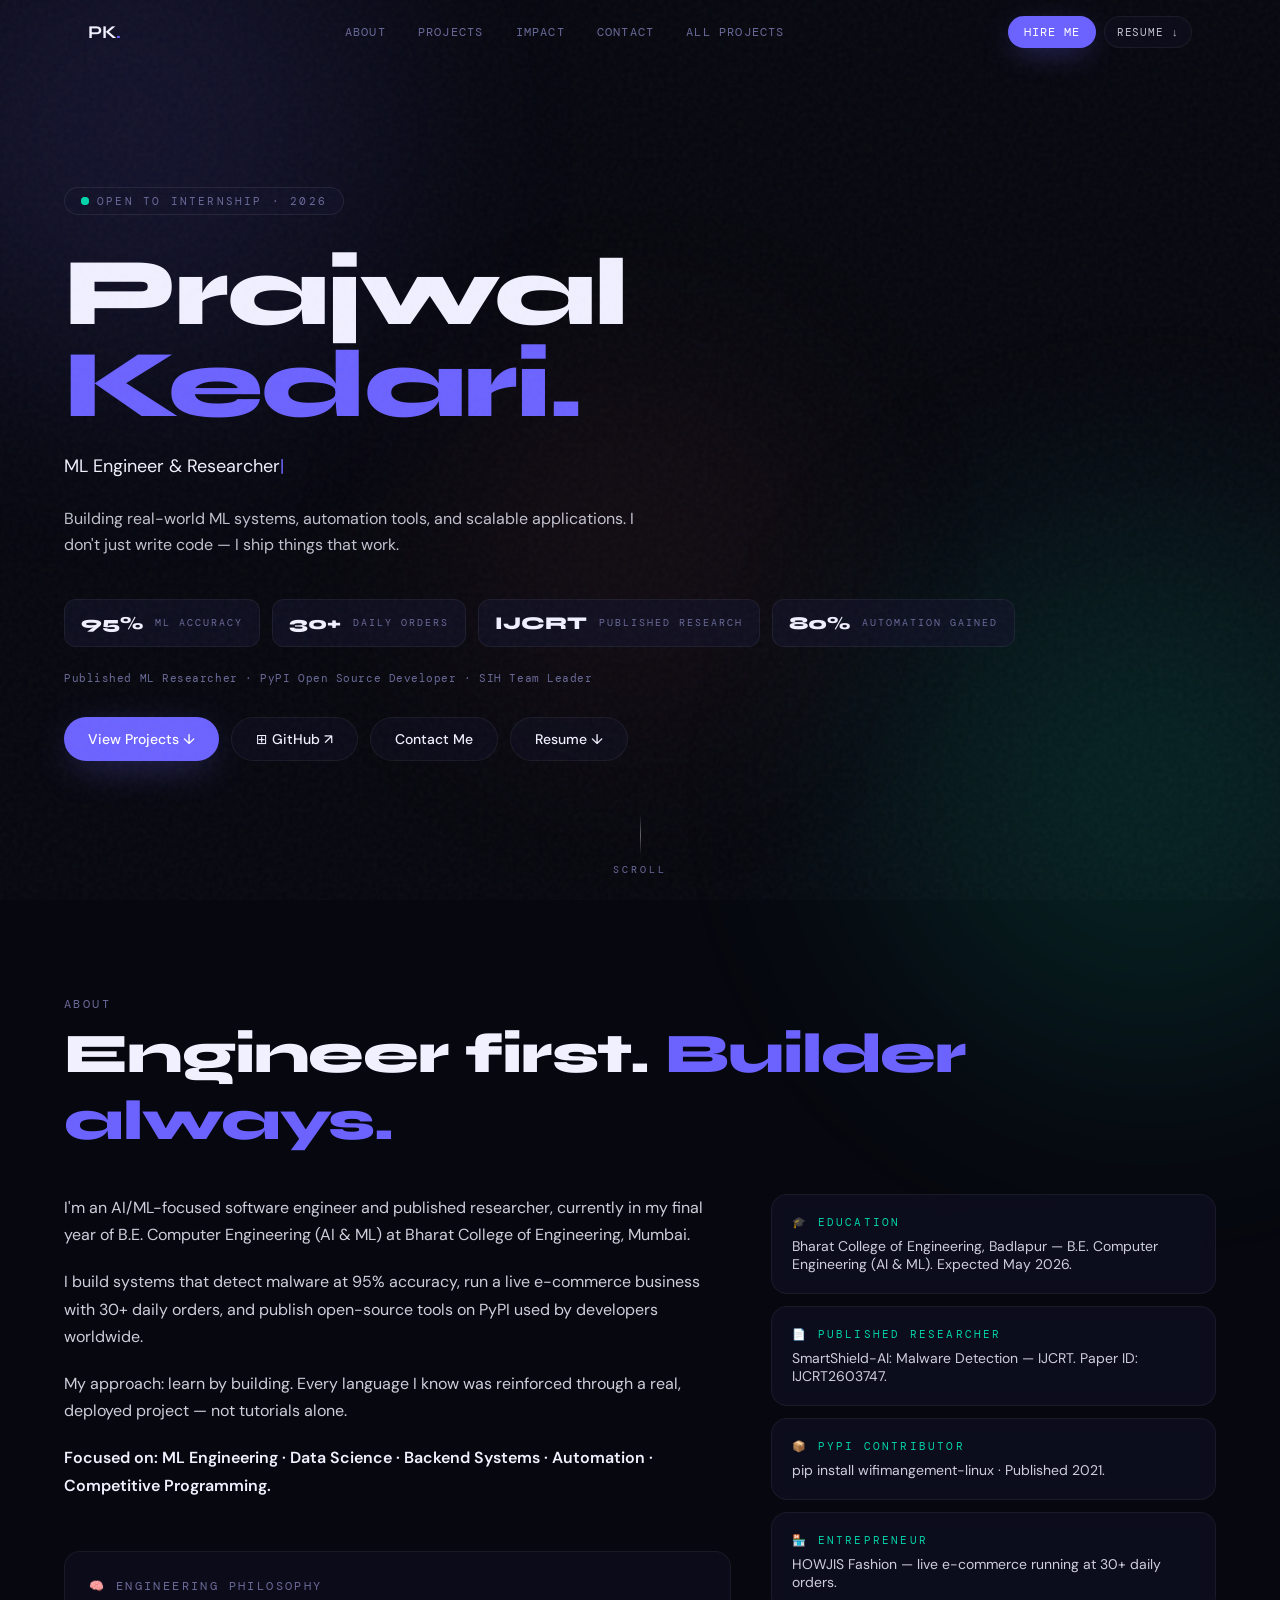
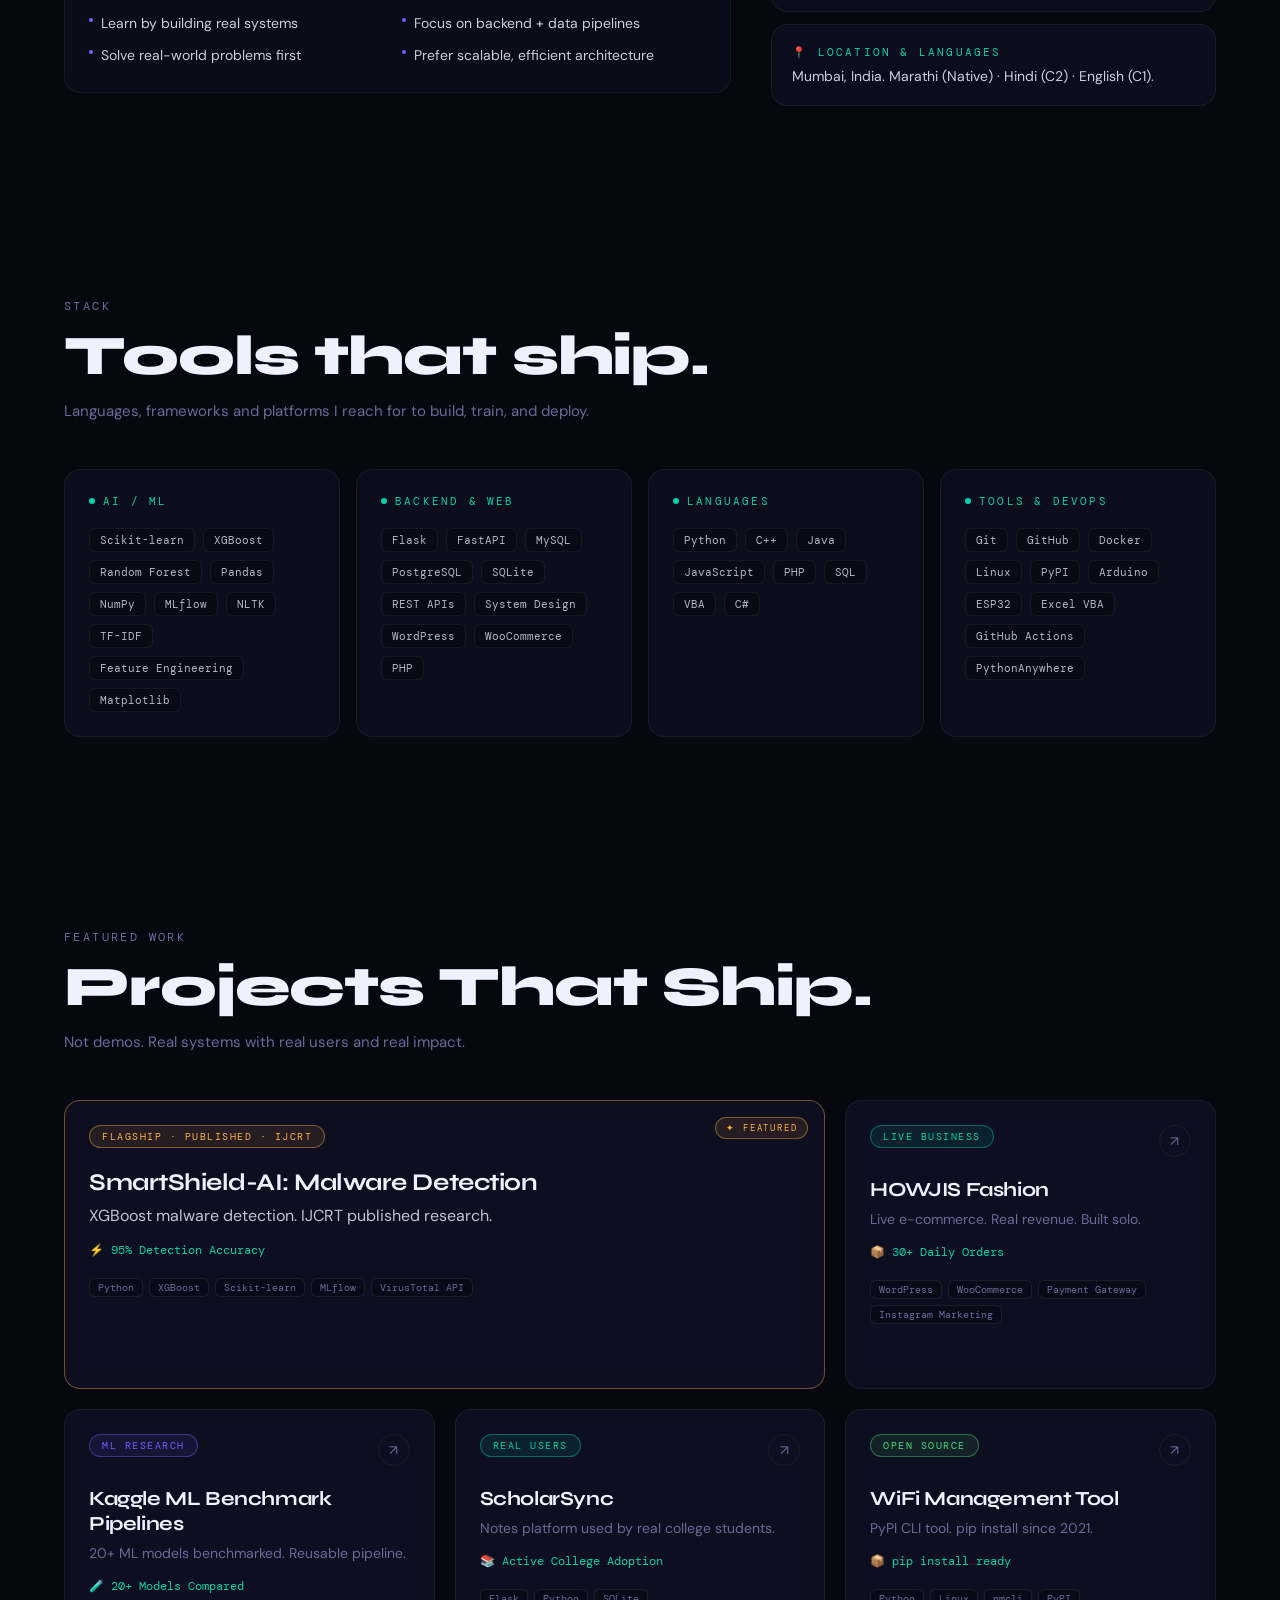
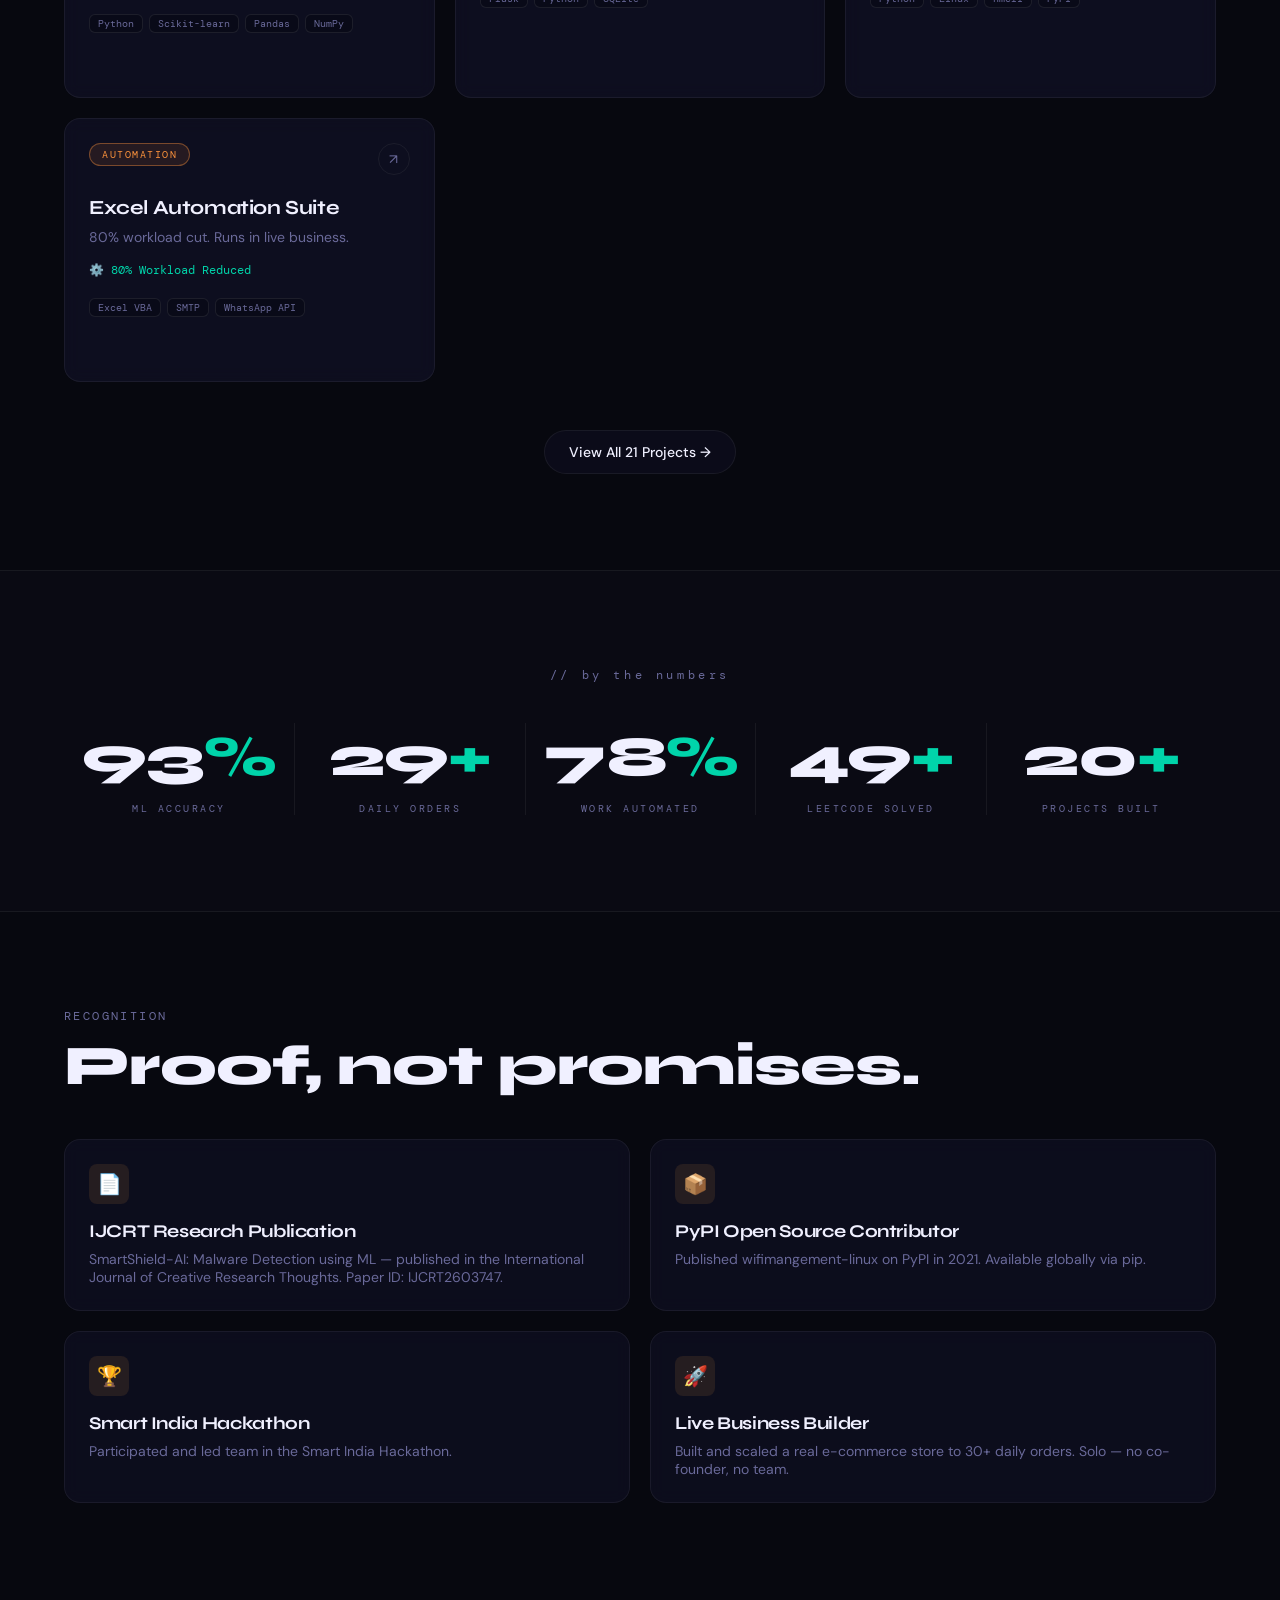
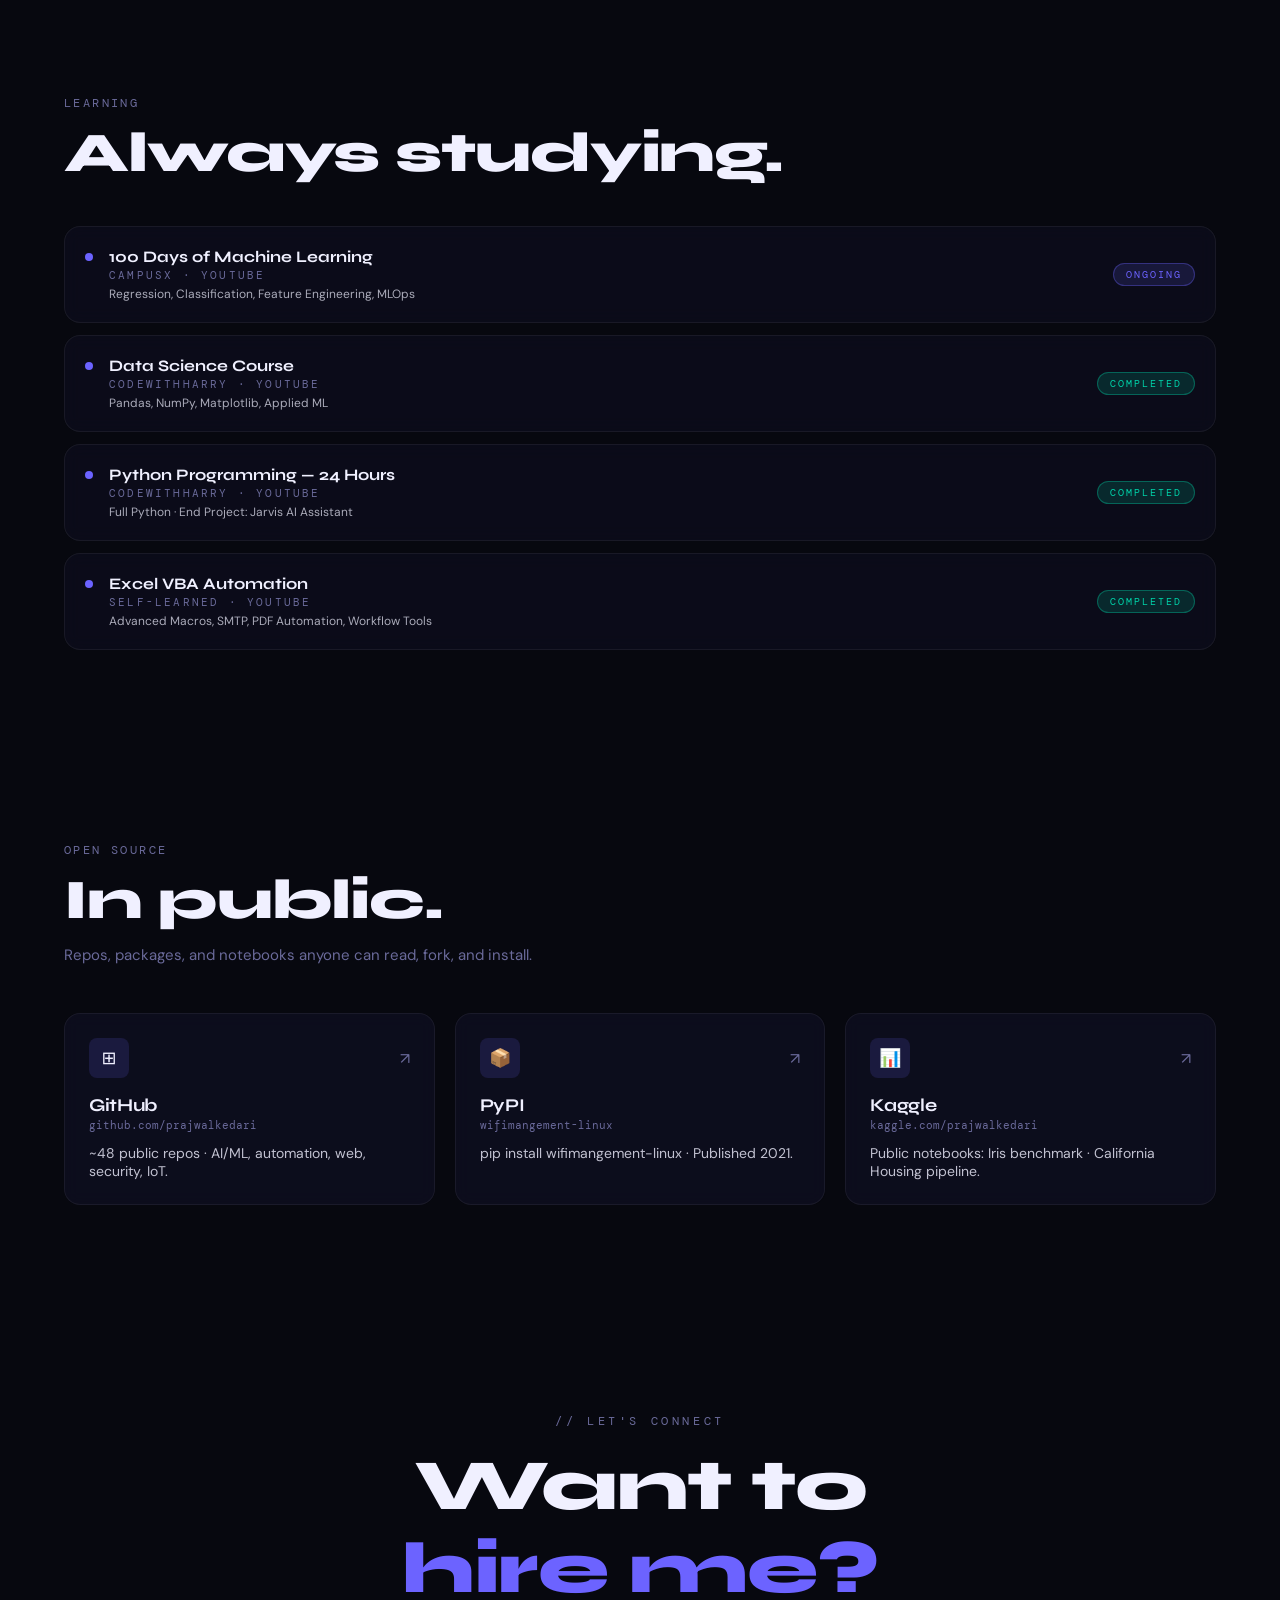
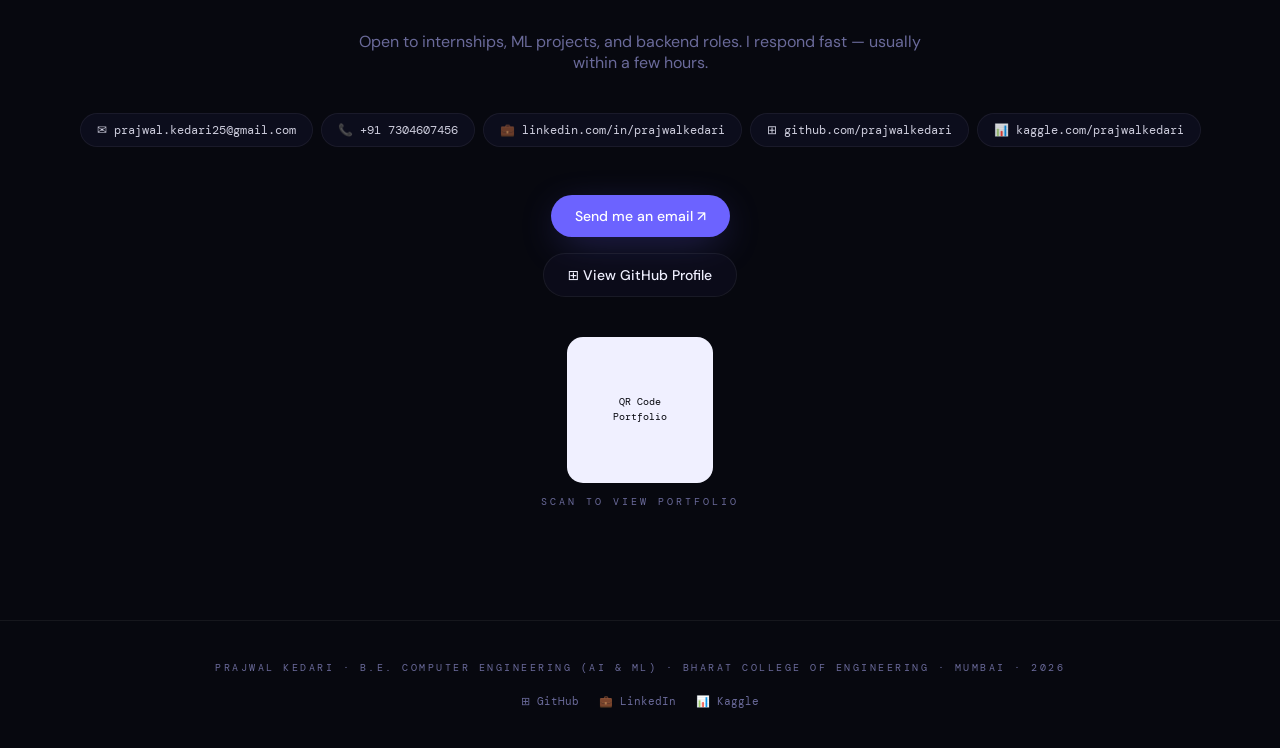
==== index.html @ 34b2822c "💻💻🧑‍💻🧑‍💻😍😍" ====
<!DOCTYPE html>
<html lang="en">
<head>
  <meta charset="UTF-8" />
  <meta name="viewport" content="width=device-width, initial-scale=1.0" />
  <title>Prajwal Kedari — Engineer First. Builder Always.</title>
  <meta name="description" content="AI/ML-focused software engineer, published researcher, and open source developer from Mumbai." />
  <link rel="preconnect" href="https://fonts.googleapis.com" />
  <link rel="preconnect" href="https://fonts.gstatic.com" crossorigin />
  <link href="https://fonts.googleapis.com/css2?family=Syne:wght@400;600;700;800&family=DM+Sans:wght@300;400;500;600&family=DM+Mono:wght@300;400;500&display=swap" rel="stylesheet" />
  <link rel="stylesheet" href="style.css" />
</head>
<body>

<!-- Grain overlay -->
<div class="grain-overlay"></div>

<!-- Background orbs -->
<div class="orb orb-1"></div>
<div class="orb orb-2"></div>
<div class="orb orb-3"></div>

<!-- Custom cursor -->
<div class="cursor-dot" id="cursor-dot"></div>
<div class="cursor-ring" id="cursor-ring"></div>

<!-- NAV -->
<header class="nav-header" id="nav-header">
  <div class="nav-inner">
    <a href="/" class="nav-logo">PK<span class="accent">.</span></a>
    <nav class="nav-links">
      <a href="#about" class="link-underline nav-link">About</a>
      <a href="#projects" class="link-underline nav-link">Projects</a>
      <a href="#impact" class="link-underline nav-link">Impact</a>
      <a href="#contact" class="link-underline nav-link">Contact</a>
      <a href="projects/index.html" class="link-underline nav-link">All Projects</a>
    </nav>
    <div class="nav-actions">
      <a href="#contact" class="btn-hire">Hire Me</a>
      <a href="https://github.com/prajwalkedari" target="_blank" rel="noopener" class="btn-resume">Resume ↓</a>
      <button class="nav-hamburger" id="hamburger-btn" aria-label="Open menu">
        <span></span><span></span><span></span>
      </button>
    </div>
  </div>
</header>

<!-- Mobile nav -->
<nav class="mobile-nav" id="mobile-nav">
  <a href="#about">About</a>
  <a href="#projects">Projects</a>
  <a href="#impact">Impact</a>
  <a href="#contact">Contact</a>
  <a href="projects/index.html">All Projects</a>
  <a href="#contact" class="btn-hire" style="font-size:1rem;margin-top:1rem">Hire Me</a>
</nav>

<!-- HERO -->
<section class="hero">
  <div class="hero-inner">
    <div class="reveal in-view hero-badge" style="animation-delay:0ms">
      <span class="ping-wrap"><span class="ping"></span><span class="ping-dot"></span></span>
      <span class="mono badge-text">Open to Internship · 2026</span>
    </div>

    <h1 class="hero-title reveal in-view" style="animation-delay:100ms">
      Prajwal<br /><span class="accent">Kedari.</span>
    </h1>

    <div class="hero-roles reveal in-view" style="animation-delay:200ms">
      <span id="typing-text" class="typing-text"></span><span class="cursor-blink">|</span>
    </div>

    <p class="hero-desc reveal in-view" style="animation-delay:300ms">
      Building real-world ML systems, automation tools, and scalable applications.
      I don't just write code — I ship things that work.
    </p>

    <div class="hero-stats reveal in-view" style="animation-delay:400ms">
      <div class="stat-card card-hover"><span class="stat-value">95%</span><span class="stat-label mono">ML Accuracy</span></div>
      <div class="stat-card card-hover"><span class="stat-value">30+</span><span class="stat-label mono">Daily Orders</span></div>
      <div class="stat-card card-hover"><span class="stat-value">IJCRT</span><span class="stat-label mono">Published Research</span></div>
      <div class="stat-card card-hover"><span class="stat-value">80%</span><span class="stat-label mono">Automation Gained</span></div>
    </div>

    <p class="hero-tagline mono reveal in-view" style="animation-delay:450ms">
      Published ML Researcher · PyPI Open Source Developer · SIH Team Leader
    </p>

    <div class="hero-cta reveal in-view" style="animation-delay:500ms">
      <a href="#projects" class="btn-primary">View Projects ↓</a>
      <a href="https://github.com/prajwalkedari" target="_blank" rel="noopener" class="btn-ghost">⊞ GitHub ↗</a>
      <a href="#contact" class="btn-ghost">Contact Me</a>
      <a href="https://github.com/prajwalkedari" target="_blank" rel="noopener" class="btn-ghost">Resume ↓</a>
    </div>
  </div>

  <div class="scroll-hint">
    <div class="scroll-line"></div>
    <span class="mono scroll-label">Scroll</span>
  </div>
</section>

<!-- ABOUT -->
<section id="about" class="section">
  <div class="container">
    <div class="reveal">
      <div class="section-eyebrow mono">about</div>
      <h2 class="section-title">Engineer first. <span class="accent">Builder always.</span></h2>
    </div>

    <div class="about-grid">
      <div class="reveal about-text">
        <p>I'm an AI/ML-focused software engineer and published researcher, currently in my final year of B.E. Computer Engineering (AI &amp; ML) at Bharat College of Engineering, Mumbai.</p>
        <p>I build systems that detect malware at 95% accuracy, run a live e-commerce business with 30+ daily orders, and publish open-source tools on PyPI used by developers worldwide.</p>
        <p>My approach: learn by building. Every language I know was reinforced through a real, deployed project — not tutorials alone.</p>
        <p class="about-focus">Focused on: ML Engineering · Data Science · Backend Systems · Automation · Competitive Programming.</p>

        <div class="philosophy-box">
          <div class="philosophy-header">
            <span class="teal-dot mono">🧠 Engineering Philosophy</span>
          </div>
          <ul class="principles">
            <li><span class="principle-dot"></span>Learn by building real systems</li>
            <li><span class="principle-dot"></span>Focus on backend + data pipelines</li>
            <li><span class="principle-dot"></span>Solve real-world problems first</li>
            <li><span class="principle-dot"></span>Prefer scalable, efficient architecture</li>
          </ul>
        </div>
      </div>

      <div class="about-cards">
        <div class="reveal about-card card-hover" style="animation-delay:0ms">
          <div class="about-card-header teal-text mono">🎓 Education</div>
          <p class="about-card-body">Bharat College of Engineering, Badlapur — B.E. Computer Engineering (AI &amp; ML). Expected May 2026.</p>
        </div>
        <div class="reveal about-card card-hover" style="animation-delay:60ms">
          <div class="about-card-header teal-text mono">📄 Published Researcher</div>
          <p class="about-card-body">SmartShield-AI: Malware Detection — IJCRT. Paper ID: IJCRT2603747.</p>
        </div>
        <div class="reveal about-card card-hover" style="animation-delay:120ms">
          <div class="about-card-header teal-text mono">📦 PyPI Contributor</div>
          <p class="about-card-body">pip install wifimangement-linux · Published 2021.</p>
        </div>
        <div class="reveal about-card card-hover" style="animation-delay:180ms">
          <div class="about-card-header teal-text mono">🏪 Entrepreneur</div>
          <p class="about-card-body">HOWJIS Fashion — live e-commerce running at 30+ daily orders.</p>
        </div>
        <div class="reveal about-card card-hover" style="animation-delay:240ms">
          <div class="about-card-header teal-text mono">📍 Location &amp; Languages</div>
          <p class="about-card-body">Mumbai, India. Marathi (Native) · Hindi (C2) · English (C1).</p>
        </div>
      </div>
    </div>
  </div>
</section>

<!-- SKILLS -->
<section id="skills" class="section">
  <div class="container">
    <div class="reveal">
      <div class="section-eyebrow mono">stack</div>
      <h2 class="section-title">Tools that ship.</h2>
      <p class="section-subtitle">Languages, frameworks and platforms I reach for to build, train, and deploy.</p>
    </div>

    <div class="skills-grid">
      <div class="reveal skill-group card-hover" style="animation-delay:0ms">
        <div class="skill-label"><span class="teal-bullet"></span><span class="mono teal-text">AI / ML</span></div>
        <div class="skill-tags">
          <span class="tag">Scikit-learn</span><span class="tag">XGBoost</span><span class="tag">Random Forest</span><span class="tag">Pandas</span><span class="tag">NumPy</span><span class="tag">MLflow</span><span class="tag">NLTK</span><span class="tag">TF-IDF</span><span class="tag">Feature Engineering</span><span class="tag">Matplotlib</span>
        </div>
      </div>
      <div class="reveal skill-group card-hover" style="animation-delay:80ms">
        <div class="skill-label"><span class="teal-bullet"></span><span class="mono teal-text">Backend &amp; Web</span></div>
        <div class="skill-tags">
          <span class="tag">Flask</span><span class="tag">FastAPI</span><span class="tag">MySQL</span><span class="tag">PostgreSQL</span><span class="tag">SQLite</span><span class="tag">REST APIs</span><span class="tag">System Design</span><span class="tag">WordPress</span><span class="tag">WooCommerce</span><span class="tag">PHP</span>
        </div>
      </div>
      <div class="reveal skill-group card-hover" style="animation-delay:160ms">
        <div class="skill-label"><span class="teal-bullet"></span><span class="mono teal-text">Languages</span></div>
        <div class="skill-tags">
          <span class="tag">Python</span><span class="tag">C++</span><span class="tag">Java</span><span class="tag">JavaScript</span><span class="tag">PHP</span><span class="tag">SQL</span><span class="tag">VBA</span><span class="tag">C#</span>
        </div>
      </div>
      <div class="reveal skill-group card-hover" style="animation-delay:240ms">
        <div class="skill-label"><span class="teal-bullet"></span><span class="mono teal-text">Tools &amp; DevOps</span></div>
        <div class="skill-tags">
          <span class="tag">Git</span><span class="tag">GitHub</span><span class="tag">Docker</span><span class="tag">Linux</span><span class="tag">PyPI</span><span class="tag">Arduino</span><span class="tag">ESP32</span><span class="tag">Excel VBA</span><span class="tag">GitHub Actions</span><span class="tag">PythonAnywhere</span>
        </div>
      </div>
    </div>
  </div>
</section>

<!-- FEATURED PROJECTS -->
<section id="projects" class="section">
  <div class="container">
    <div class="reveal">
      <div class="section-eyebrow mono">featured work</div>
      <h2 class="section-title">Projects That Ship.</h2>
      <p class="section-subtitle">Not demos. Real systems with real users and real impact.</p>
    </div>

    <div class="projects-grid" id="featured-projects-grid"></div>

    <div class="reveal center mt-12">
      <a href="projects/index.html" class="btn-ghost btn-bordered">View All 21 Projects →</a>
    </div>
  </div>
</section>

<!-- IMPACT -->
<section id="impact" class="section impact-section">
  <div class="container">
    <div class="reveal">
      <p class="mono center impact-eyebrow">// by the numbers</p>
    </div>
    <div class="impact-grid">
      <div class="reveal impact-item" style="animation-delay:0ms">
        <span class="impact-value" data-target="95" data-suffix="%">0<span class="teal-text">%</span></span>
        <p class="mono impact-label">ML Accuracy</p>
      </div>
      <div class="reveal impact-item" style="animation-delay:80ms">
        <span class="impact-value" data-target="30" data-suffix="+">0<span class="teal-text">+</span></span>
        <p class="mono impact-label">Daily Orders</p>
      </div>
      <div class="reveal impact-item" style="animation-delay:160ms">
        <span class="impact-value" data-target="80" data-suffix="%">0<span class="teal-text">%</span></span>
        <p class="mono impact-label">Work Automated</p>
      </div>
      <div class="reveal impact-item" style="animation-delay:240ms">
        <span class="impact-value" data-target="50" data-suffix="+">0<span class="teal-text">+</span></span>
        <p class="mono impact-label">LeetCode Solved</p>
      </div>
      <div class="reveal impact-item" style="animation-delay:320ms">
        <span class="impact-value" data-target="21" data-suffix="+">0<span class="teal-text">+</span></span>
        <p class="mono impact-label">Projects Built</p>
      </div>
    </div>
  </div>
</section>

<!-- ACHIEVEMENTS -->
<section id="achievements" class="section">
  <div class="container">
    <div class="reveal">
      <div class="section-eyebrow mono">recognition</div>
      <h2 class="section-title">Proof, not promises.</h2>
    </div>
    <div class="achieve-grid">
      <div class="reveal achieve-card card-hover gold-hover" style="animation-delay:0ms">
        <div class="achieve-icon gold-icon">📄</div>
        <h3 class="achieve-title">IJCRT Research Publication</h3>
        <p class="achieve-body">SmartShield-AI: Malware Detection using ML — published in the International Journal of Creative Research Thoughts. Paper ID: IJCRT2603747.</p>
      </div>
      <div class="reveal achieve-card card-hover gold-hover" style="animation-delay:70ms">
        <div class="achieve-icon gold-icon">📦</div>
        <h3 class="achieve-title">PyPI Open Source Contributor</h3>
        <p class="achieve-body">Published wifimangement-linux on PyPI in 2021. Available globally via pip.</p>
      </div>
      <div class="reveal achieve-card card-hover gold-hover" style="animation-delay:140ms">
        <div class="achieve-icon gold-icon">🏆</div>
        <h3 class="achieve-title">Smart India Hackathon</h3>
        <p class="achieve-body">Participated and led team in the Smart India Hackathon.</p>
      </div>
      <div class="reveal achieve-card card-hover gold-hover" style="animation-delay:210ms">
        <div class="achieve-icon gold-icon">🚀</div>
        <h3 class="achieve-title">Live Business Builder</h3>
        <p class="achieve-body">Built and scaled a real e-commerce store to 30+ daily orders. Solo — no co-founder, no team.</p>
      </div>
    </div>
  </div>
</section>

<!-- CERTIFICATIONS -->
<section id="certifications" class="section">
  <div class="container">
    <div class="reveal">
      <div class="section-eyebrow mono">learning</div>
      <h2 class="section-title">Always studying.</h2>
    </div>
    <div class="cert-list">
      <div class="reveal cert-item card-hover" style="animation-delay:0ms">
        <div class="cert-left">
          <span class="cert-dot"></span>
          <div>
            <p class="cert-title">100 Days of Machine Learning</p>
            <p class="mono cert-by">CampusX · YouTube</p>
            <p class="cert-sub">Regression, Classification, Feature Engineering, MLOps</p>
          </div>
        </div>
        <span class="cert-badge badge-purple">Ongoing</span>
      </div>
      <div class="reveal cert-item card-hover" style="animation-delay:60ms">
        <div class="cert-left">
          <span class="cert-dot"></span>
          <div>
            <p class="cert-title">Data Science Course</p>
            <p class="mono cert-by">CodeWithHarry · YouTube</p>
            <p class="cert-sub">Pandas, NumPy, Matplotlib, Applied ML</p>
          </div>
        </div>
        <span class="cert-badge badge-teal">Completed</span>
      </div>
      <div class="reveal cert-item card-hover" style="animation-delay:120ms">
        <div class="cert-left">
          <span class="cert-dot"></span>
          <div>
            <p class="cert-title">Python Programming — 24 Hours</p>
            <p class="mono cert-by">CodeWithHarry · YouTube</p>
            <p class="cert-sub">Full Python · End Project: Jarvis AI Assistant</p>
          </div>
        </div>
        <span class="cert-badge badge-teal">Completed</span>
      </div>
      <div class="reveal cert-item card-hover" style="animation-delay:180ms">
        <div class="cert-left">
          <span class="cert-dot"></span>
          <div>
            <p class="cert-title">Excel VBA Automation</p>
            <p class="mono cert-by">Self-Learned · YouTube</p>
            <p class="cert-sub">Advanced Macros, SMTP, PDF Automation, Workflow Tools</p>
          </div>
        </div>
        <span class="cert-badge badge-teal">Completed</span>
      </div>
    </div>
  </div>
</section>

<!-- OPEN SOURCE -->
<section class="section">
  <div class="container">
    <div class="reveal">
      <div class="section-eyebrow mono">open source</div>
      <h2 class="section-title">In public.</h2>
      <p class="section-subtitle">Repos, packages, and notebooks anyone can read, fork, and install.</p>
    </div>
    <div class="os-grid">
      <a href="https://github.com/prajwalkedari" target="_blank" rel="noopener" class="reveal os-card card-hover" style="animation-delay:0ms">
        <div class="os-top">
          <span class="os-icon">⊞</span>
          <span class="os-arrow">↗</span>
        </div>
        <h3 class="os-title">GitHub</h3>
        <p class="mono os-handle">github.com/prajwalkedari</p>
        <p class="os-body">~48 public repos · AI/ML, automation, web, security, IoT.</p>
      </a>
      <a href="https://pypi.org/project/wifimangement-linux/" target="_blank" rel="noopener" class="reveal os-card card-hover" style="animation-delay:70ms">
        <div class="os-top">
          <span class="os-icon">📦</span>
          <span class="os-arrow">↗</span>
        </div>
        <h3 class="os-title">PyPI</h3>
        <p class="mono os-handle">wifimangement-linux</p>
        <p class="os-body">pip install wifimangement-linux · Published 2021.</p>
      </a>
      <a href="https://kaggle.com/prajwalkedari" target="_blank" rel="noopener" class="reveal os-card card-hover" style="animation-delay:140ms">
        <div class="os-top">
          <span class="os-icon">📊</span>
          <span class="os-arrow">↗</span>
        </div>
        <h3 class="os-title">Kaggle</h3>
        <p class="mono os-handle">kaggle.com/prajwalkedari</p>
        <p class="os-body">Public notebooks: Iris benchmark · California Housing pipeline.</p>
      </a>
    </div>
  </div>
</section>

<!-- CONTACT -->
<section id="contact" class="section contact-section">
  <div class="container center">
    <div class="reveal"><p class="mono contact-eyebrow">// let's connect</p></div>
    <div class="reveal" style="animation-delay:100ms">
      <h2 class="contact-title">Want to <br /><span class="accent">hire me?</span></h2>
    </div>
    <div class="reveal" style="animation-delay:200ms">
      <p class="contact-sub">Open to internships, ML projects, and backend roles. I respond fast — usually within a few hours.</p>
    </div>

    <div class="reveal contact-links" style="animation-delay:300ms">
      <a href="mailto:prajwal.kedari25@gmail.com" class="contact-link">✉ prajwal.kedari25@gmail.com</a>
      <a href="tel:+917304607456" class="contact-link">📞 +91 7304607456</a>
      <a href="https://linkedin.com/in/prajwalkedari" target="_blank" rel="noopener" class="contact-link">💼 linkedin.com/in/prajwalkedari</a>
      <a href="https://github.com/prajwalkedari" target="_blank" rel="noopener" class="contact-link">⊞ github.com/prajwalkedari</a>
      <a href="https://kaggle.com/prajwalkedari" target="_blank" rel="noopener" class="contact-link">📊 kaggle.com/prajwalkedari</a>
    </div>

    <div class="reveal contact-actions" style="animation-delay:400ms">
      <a href="mailto:prajwal.kedari25@gmail.com" class="btn-primary">Send me an email ↗</a>
      <a href="https://github.com/prajwalkedari" target="_blank" rel="noopener" class="btn-ghost">⊞ View GitHub Profile</a>
      <div class="qr-wrap">
        <div class="qr-box">
          <canvas id="qr-canvas" width="120" height="120"></canvas>
        </div>
        <p class="mono qr-label">Scan to view portfolio</p>
      </div>
    </div>
  </div>
</section>

<!-- FOOTER -->
<footer class="footer">
  <p class="mono footer-text">prajwal kedari · b.e. computer engineering (ai &amp; ml) · bharat college of engineering · mumbai · 2026</p>
  <div class="footer-links">
    <a href="https://github.com/prajwalkedari" target="_blank" rel="noopener" class="footer-link mono">⊞ GitHub</a>
    <a href="https://linkedin.com/in/prajwalkedari" target="_blank" rel="noopener" class="footer-link mono">💼 LinkedIn</a>
    <a href="https://kaggle.com/prajwalkedari" target="_blank" rel="noopener" class="footer-link mono">📊 Kaggle</a>
  </div>
</footer>

<!-- PROJECT MODAL -->
<div class="modal-overlay" id="modal-overlay">
  <div class="modal-box" id="modal-box">
    <button class="modal-close" id="modal-close" aria-label="Close">✕</button>
    <div id="modal-content"></div>
  </div>
</div>

<script src="projects-data.js"></script>
<script src="main.js"></script>
</body>
</html>
---- style.css ----
/* ============================================
   PRAJWAL KEDARI PORTFOLIO — STYLES
   ============================================ */

*, *::before, *::after { box-sizing: border-box; margin: 0; padding: 0; }

:root {
  --radius: 0.75rem;
  --bg:        #07080f;
  --surface:   #0f0f1a;
  --fg:        #f0f0ff;
  --card:      #13132a;
  --primary:   #6c63ff;
  --primary-glow: rgba(108,99,255,0.45);
  --teal:      #00d4aa;
  --coral:     #ff6b6b;
  --gold:      #ffb347;
  --muted-fg:  #6a6a9a;
  --border:    rgba(255,255,255,0.06);
  --input:     rgba(255,255,255,0.10);
  --shadow-primary: 0 10px 40px -10px rgba(108,99,255,0.35);
  --shadow-teal:    0 10px 40px -10px rgba(0,212,170,0.30);
  --shadow-gold:    0 10px 40px -10px rgba(255,179,71,0.30);
}

html { scroll-behavior: smooth; }

body {
  background: var(--bg);
  color: var(--fg);
  font-family: 'DM Sans', system-ui, sans-serif;
  -webkit-font-smoothing: antialiased;
  text-rendering: optimizeLegibility;
  overflow-x: hidden;
  cursor: none;
}

/* Scrollbar */
::-webkit-scrollbar { width: 5px; }
::-webkit-scrollbar-track { background: var(--bg); }
::-webkit-scrollbar-thumb { background: var(--primary); border-radius: 4px; }

::selection { background: rgba(108,99,255,0.3); color: var(--fg); }

/* ---- TYPOGRAPHY UTILITIES ---- */
h1, h2, h3, h4, h5, h6 { font-family: 'Syne', system-ui, sans-serif; letter-spacing: -0.02em; }
.mono { font-family: 'DM Mono', monospace; }
.accent { color: var(--primary); }
.teal-text { color: var(--teal); }
.center { text-align: center; }

/* ---- GRAIN OVERLAY ---- */
.grain-overlay {
  position: fixed; inset: 0; pointer-events: none; z-index: 1; opacity: 0.04;
  background-image: url("data:image/svg+xml,%3Csvg viewBox='0 0 200 200' xmlns='http://www.w3.org/2000/svg'%3E%3Cfilter id='n'%3E%3CfeTurbulence type='fractalNoise' baseFrequency='0.9' numOctaves='3' /%3E%3C/filter%3E%3Crect width='100%25' height='100%25' filter='url(%23n)'/%3E%3C/svg%3E");
}

/* ---- ORBS ---- */
.orb { position: fixed; border-radius: 9999px; filter: blur(120px); pointer-events: none; z-index: 0; }
.orb-1 { width: 500px; height: 500px; top: -120px; left: -120px; background: #6c63ff; opacity: 0.13; animation: drift-1 25s ease-in-out infinite; }
.orb-2 { width: 540px; height: 540px; bottom: -160px; right: -140px; background: #00d4aa; opacity: 0.12; animation: drift-2 28s ease-in-out infinite; }
.orb-3 { width: 380px; height: 380px; top: 40%; left: 35%; background: #ff6b6b; opacity: 0.06; animation: drift-3 22s ease-in-out infinite; }

@keyframes drift-1 { 0%,100% { transform: translate(0,0) scale(1); } 50% { transform: translate(60px,40px) scale(1.1); } }
@keyframes drift-2 { 0%,100% { transform: translate(0,0) scale(1); } 50% { transform: translate(-50px,-60px) scale(1.15); } }
@keyframes drift-3 { 0%,100% { transform: translate(0,0) scale(1); } 50% { transform: translate(30px,-30px) scale(1.05); } }

/* ---- CUSTOM CURSOR ---- */
@media (hover: hover) and (pointer: fine) {
  body, body * { cursor: none !important; }
}
.cursor-dot, .cursor-ring {
  position: fixed; top: 0; left: 0; pointer-events: none; z-index: 9999;
  border-radius: 9999px; transform: translate(-50%,-50%); will-change: transform;
}
.cursor-dot { width: 8px; height: 8px; background: var(--primary); transition: transform 0.15s ease, width 0.2s, height 0.2s; }
.cursor-ring { width: 38px; height: 38px; border: 1px solid rgba(240,240,255,0.5); mix-blend-mode: difference; transition: width 0.25s, height 0.25s, border-color 0.25s; }
.cursor-ring.active { width: 60px; height: 60px; border-color: var(--primary); }
.cursor-dot.active { width: 14px; height: 14px; }

/* ---- REVEAL ANIMATIONS ---- */
@keyframes fade-up { from { opacity: 0; transform: translateY(20px); } to { opacity: 1; transform: translateY(0); } }
.reveal { opacity: 0; }
.reveal.in-view { animation: fade-up 0.7s cubic-bezier(0.22,1,0.36,1) forwards; }

/* ---- CARD HOVER ---- */
.card-hover {
  transition: transform 0.3s ease, border-color 0.3s ease, box-shadow 0.3s ease;
  position: relative;
}
.card-hover::before {
  content: ""; position: absolute; top: 0; left: 12%; right: 12%; height: 1px;
  background: linear-gradient(90deg, transparent, var(--primary), transparent);
  opacity: 0; transition: opacity 0.3s ease;
}
.card-hover:hover { transform: translateY(-6px); border-color: rgba(108,99,255,0.35) !important; box-shadow: var(--shadow-primary); }
.card-hover:hover::before { opacity: 1; }

/* ---- LINK UNDERLINE ---- */
.link-underline { position: relative; display: inline-block; }
.link-underline::after {
  content: ""; position: absolute; left: 0; bottom: -2px;
  width: 100%; height: 1px; background: currentColor;
  transform: scaleX(0); transform-origin: right; transition: transform 0.3s ease;
}
.link-underline:hover::after { transform: scaleX(1); transform-origin: left; }

/* ---- NAV ---- */
.nav-header {
  position: fixed; inset: 0 0 auto; z-index: 40;
  border-bottom: 1px solid transparent;
  transition: background 0.3s, border-color 0.3s, backdrop-filter 0.3s;
}
.nav-header.scrolled {
  background: rgba(7,8,15,0.7);
  border-color: rgba(255,255,255,0.06);
  backdrop-filter: blur(20px);
}
.nav-inner {
  max-width: 1152px; margin: 0 auto; padding: 1rem 1.5rem;
  display: flex; align-items: center; justify-content: space-between;
}
.nav-logo { font-family: 'Syne', sans-serif; font-size: 1.125rem; font-weight: 700; letter-spacing: -0.02em; text-decoration: none; color: var(--fg); }
.nav-links { display: none; align-items: center; gap: 2rem; }
@media (min-width: 768px) { .nav-links { display: flex; } }
.nav-link {
  font-family: 'DM Mono', monospace; font-size: 0.75rem; text-transform: uppercase;
  letter-spacing: 0.1em; color: var(--muted-fg); text-decoration: none;
  transition: color 0.2s;
}
.nav-link:hover { color: var(--fg); }
.nav-actions { display: flex; align-items: center; gap: 0.5rem; }
.btn-hire {
  border-radius: 9999px; background: var(--primary); padding: 0.5rem 1rem;
  font-family: 'DM Mono', monospace; font-size: 0.75rem; text-transform: uppercase;
  letter-spacing: 0.075em; color: white; text-decoration: none;
  box-shadow: 0 8px 30px -8px rgba(108,99,255,0.5);
  transition: transform 0.2s;
}
.btn-hire:hover { transform: scale(1.03); }
.btn-resume {
  display: none; align-items: center; gap: 0.375rem;
  border-radius: 9999px; border: 1px solid var(--border); background: rgba(19,19,42,0.4);
  padding: 0.5rem 0.75rem; font-family: 'DM Mono', monospace; font-size: 0.6875rem;
  text-transform: uppercase; letter-spacing: 0.075em; color: rgba(240,240,255,0.8);
  text-decoration: none; transition: border-color 0.2s, color 0.2s;
}
@media (min-width: 640px) { .btn-resume { display: inline-flex; } }
.btn-resume:hover { border-color: rgba(240,240,255,0.4); color: var(--fg); }

/* ---- HERO ---- */
.hero {
  position: relative; min-height: 100svh; display: flex; align-items: center;
  padding: 8rem 1.5rem 5rem;
}
.hero-inner { max-width: 1152px; margin: 0 auto; width: 100%; }

.hero-badge {
  display: inline-flex; align-items: center; gap: 0.5rem;
  border-radius: 9999px; border: 1px solid rgba(255,255,255,0.08);
  background: rgba(19,19,42,0.6); padding: 0.375rem 1rem; backdrop-filter: blur(8px);
}
.ping-wrap { position: relative; display: flex; height: 0.5rem; width: 0.5rem; }
.ping { position: absolute; width: 100%; height: 100%; border-radius: 9999px; background: var(--teal); opacity: 0.75; animation: ping 1.5s cubic-bezier(0,0,0.2,1) infinite; }
.ping-dot { position: relative; width: 0.5rem; height: 0.5rem; border-radius: 9999px; background: var(--teal); }
@keyframes ping { 75%,100% { transform: scale(2); opacity: 0; } }
.badge-text { font-size: 0.6875rem; text-transform: uppercase; letter-spacing: 0.2em; color: var(--muted-fg); }

.hero-title { margin-top: 2rem; font-size: clamp(3.5rem, 10vw, 6rem); font-weight: 800; line-height: 0.95; }

.hero-roles { margin-top: 1.5rem; min-height: 1.75rem; font-size: 1.125rem; color: var(--muted-fg); }
.typing-text { color: var(--fg); }
.cursor-blink { animation: blink 1s step-end infinite; color: var(--primary); }
@keyframes blink { 0%,100% { opacity: 1; } 50% { opacity: 0; } }

.hero-desc { margin-top: 1.5rem; max-width: 36rem; font-size: 1rem; color: rgba(240,240,255,0.8); line-height: 1.65; }

.hero-stats { margin-top: 2.5rem; display: flex; flex-wrap: wrap; gap: 0.75rem; }
.stat-card {
  display: flex; align-items: center; gap: 0.75rem;
  border-radius: 0.75rem; border: 1px solid var(--border);
  background: rgba(19,19,42,0.6); padding: 0.75rem 1rem; backdrop-filter: blur(8px);
}
.stat-value { font-family: 'Syne', sans-serif; font-size: 1.125rem; font-weight: 800; }
.stat-label { font-size: 0.625rem; text-transform: uppercase; letter-spacing: 0.2em; color: var(--muted-fg); }

.hero-tagline { margin-top: 1.5rem; font-size: 0.6875rem; letter-spacing: 0.05em; color: var(--muted-fg); }

.hero-cta { margin-top: 2rem; display: flex; flex-wrap: wrap; gap: 0.75rem; }
.btn-primary {
  display: inline-flex; align-items: center; gap: 0.5rem;
  border-radius: 9999px; background: var(--primary); padding: 0.75rem 1.5rem;
  font-size: 0.875rem; font-weight: 500; color: white; text-decoration: none;
  box-shadow: 0 10px 40px -10px rgba(108,99,255,0.45); transition: transform 0.2s;
}
.btn-primary:hover { transform: scale(1.03); }
.btn-ghost {
  display: inline-flex; align-items: center; gap: 0.5rem;
  border-radius: 9999px; border: 1px solid var(--border);
  background: rgba(19,19,42,0.4); padding: 0.75rem 1.5rem;
  font-size: 0.875rem; font-weight: 500; color: var(--fg); text-decoration: none;
  transition: border-color 0.2s;
}
.btn-ghost:hover { border-color: rgba(240,240,255,0.4); }
.btn-bordered { border: 1px solid var(--border); }
.btn-bordered:hover { border-color: rgba(108,99,255,0.5); color: var(--primary); }

.scroll-hint {
  position: absolute; bottom: 1.5rem; left: 50%; transform: translateX(-50%); text-align: center;
}
.scroll-line { margin: 0 auto; width: 1px; height: 2.5rem; animation: pulse 2s infinite; background: linear-gradient(to bottom, transparent, rgba(240,240,255,0.4), transparent); }
@keyframes pulse { 0%,100% { opacity: 1; } 50% { opacity: 0.4; } }
.scroll-label { display: block; margin-top: 0.5rem; font-size: 0.625rem; text-transform: uppercase; letter-spacing: 0.3em; color: var(--muted-fg); }

/* ---- SECTIONS ---- */
.section { position: relative; padding: 6rem 1.5rem; }
.container { max-width: 1152px; margin: 0 auto; }
.section-eyebrow { font-size: 0.75rem; text-transform: uppercase; letter-spacing: 0.2em; color: var(--muted-fg); margin-bottom: 0.5rem; }
.section-title { font-size: clamp(2rem, 5vw, 3.5rem); font-weight: 800; margin-bottom: 0.75rem; }
.section-subtitle { color: var(--muted-fg); font-size: 0.9375rem; max-width: 40rem; margin-bottom: 3rem; }
.mt-12 { margin-top: 3rem; }

/* ---- ABOUT ---- */
.about-grid { display: grid; gap: 2.5rem; margin-top: 2.5rem; }
@media (min-width: 768px) { .about-grid { grid-template-columns: 3fr 2fr; } }
.about-text { display: flex; flex-direction: column; gap: 1.25rem; font-size: 1rem; line-height: 1.7; color: rgba(240,240,255,0.85); }
.about-focus { font-weight: 600; color: var(--fg); }
.philosophy-box {
  margin-top: 2rem; border-radius: 1rem; border: 1px solid var(--border);
  background: rgba(19,19,42,0.4); padding: 1.5rem; backdrop-filter: blur(8px);
}
.philosophy-header { display: flex; align-items: center; gap: 0.5rem; margin-bottom: 1rem; font-size: 0.75rem; text-transform: uppercase; letter-spacing: 0.2em; color: var(--muted-fg); }
.principles { list-style: none; display: grid; grid-template-columns: 1fr 1fr; gap: 0.5rem; }
.principles li { display: flex; align-items: flex-start; gap: 0.5rem; font-size: 0.875rem; color: rgba(240,240,255,0.85); }
.principle-dot { margin-top: 0.375rem; width: 4px; height: 4px; border-radius: 9999px; background: var(--primary); flex-shrink: 0; }
.about-cards { display: flex; flex-direction: column; gap: 0.75rem; }
.about-card {
  border-radius: 1rem; border: 1px solid var(--border); background: rgba(19,19,42,0.5);
  padding: 1.25rem; backdrop-filter: blur(8px);
}
.about-card-header { font-size: 0.6875rem; text-transform: uppercase; letter-spacing: 0.2em; margin-bottom: 0.5rem; }
.about-card-body { font-size: 0.875rem; color: rgba(240,240,255,0.85); }
.teal-bullet { display: inline-block; width: 6px; height: 6px; border-radius: 9999px; background: var(--teal); }

/* ---- SKILLS ---- */
.skills-grid { display: grid; gap: 1rem; margin-top: 2.5rem; }
@media (min-width: 768px) { .skills-grid { grid-template-columns: repeat(2, 1fr); } }
@media (min-width: 1024px) { .skills-grid { grid-template-columns: repeat(4, 1fr); } }
.skill-group {
  border-radius: 1rem; border: 1px solid var(--border); background: rgba(19,19,42,0.5);
  padding: 1.5rem; backdrop-filter: blur(8px); height: 100%;
}
.skill-label { display: flex; align-items: center; gap: 0.5rem; margin-bottom: 1.25rem; }
.skill-label .mono { font-size: 0.6875rem; text-transform: uppercase; letter-spacing: 0.2em; }
.skill-tags { display: flex; flex-wrap: wrap; gap: 0.5rem; }
.tag {
  border-radius: 0.375rem; border: 1px solid var(--border); background: rgba(7,8,15,0.4);
  padding: 0.25rem 0.625rem; font-family: 'DM Mono', monospace; font-size: 0.6875rem;
  color: rgba(240,240,255,0.75);
}

/* ---- PROJECTS ---- */
.projects-grid { display: grid; gap: 1.25rem; margin-top: 2.5rem; }
@media (min-width: 768px) { .projects-grid { grid-template-columns: repeat(2, 1fr); } }
@media (min-width: 1024px) { .projects-grid { grid-template-columns: repeat(3, 1fr); } }

.project-card {
  border-radius: 1rem; border: 1px solid var(--border); background: rgba(19,19,42,0.6);
  padding: 1.5rem; text-align: left; backdrop-filter: blur(8px); width: 100%;
  display: flex; flex-direction: column; cursor: pointer; position: relative;
  transition: transform 0.3s, border-color 0.3s, box-shadow 0.3s;
}
.project-card:hover { transform: translateY(-6px); border-color: rgba(108,99,255,0.35); box-shadow: var(--shadow-primary); }
.project-card.flagship {
  border-color: rgba(255,179,71,0.4);
  animation: flagship-glow 3s ease-in-out infinite;
}
.project-card.flagship:hover { border-color: rgba(255,179,71,0.6) !important; }
@keyframes flagship-glow {
  0%,100% { box-shadow: 0 0 30px rgba(255,179,71,0.15), 0 0 60px rgba(255,179,71,0.06); }
  50%      { box-shadow: 0 0 36px rgba(255,179,71,0.25), 0 0 80px rgba(255,179,71,0.10); }
}
.project-card::before {
  content: ""; position: absolute; top: 0; left: 12%; right: 12%; height: 1px;
  background: linear-gradient(90deg, transparent, var(--primary), transparent);
  opacity: 0; transition: opacity 0.3s;
}
.project-card:hover::before { opacity: 1; }
.wide-card { grid-column: span 2; }
@media (max-width: 1023px) { .wide-card { grid-column: span 1; } }

.featured-badge {
  position: absolute; right: 1rem; top: 1rem;
  display: inline-flex; align-items: center; gap: 0.25rem;
  border-radius: 9999px; border: 1px solid rgba(255,179,71,0.4);
  background: rgba(255,179,71,0.1); padding: 0.25rem 0.625rem;
  font-family: 'DM Mono', monospace; font-size: 0.5625rem; text-transform: uppercase;
  letter-spacing: 0.2em; color: var(--gold);
}

.project-badge {
  display: inline-block; border-radius: 9999px; border: 1px solid;
  padding: 0.25rem 0.75rem; font-family: 'DM Mono', monospace; font-size: 0.625rem;
  text-transform: uppercase; letter-spacing: 0.15em;
}
.badge-gold { color: var(--gold); border-color: rgba(255,179,71,0.4); background: rgba(255,179,71,0.1); }
.badge-teal { color: var(--teal); border-color: rgba(0,212,170,0.4); background: rgba(0,212,170,0.1); }
.badge-purple { color: var(--primary); border-color: rgba(108,99,255,0.4); background: rgba(108,99,255,0.1); }
.badge-green { color: #4ade80; border-color: rgba(74,222,128,0.4); background: rgba(74,222,128,0.1); }
.badge-orange { color: #fb923c; border-color: rgba(251,146,60,0.4); background: rgba(251,146,60,0.1); }
.badge-coral { color: var(--coral); border-color: rgba(255,107,107,0.4); background: rgba(255,107,107,0.1); }

.project-header { display: flex; align-items: flex-start; justify-content: space-between; gap: 0.75rem; }
.project-arrow-btn {
  display: grid; place-items: center; width: 2rem; height: 2rem;
  border-radius: 9999px; border: 1px solid var(--border); color: var(--muted-fg);
  flex-shrink: 0; transition: border-color 0.2s, color 0.2s; font-size: 0.875rem;
}
.project-card:hover .project-arrow-btn { border-color: rgba(108,99,255,0.5); color: var(--primary); }
.project-title { margin-top: 1.25rem; font-family: 'Syne', sans-serif; font-weight: 700; font-size: 1.25rem; }
.project-title.flagship-title { font-size: 1.5rem; }
.project-liner { margin-top: 0.5rem; font-size: 0.875rem; color: var(--muted-fg); }
.project-liner.flagship-liner { color: rgba(240,240,255,0.8); font-size: 1rem; }
.project-metric { margin-top: 1rem; font-family: 'DM Mono', monospace; font-size: 0.75rem; color: var(--teal); }
.project-techs { margin-top: 1.25rem; display: flex; flex-wrap: wrap; gap: 0.375rem; }
.project-tech {
  border-radius: 0.375rem; border: 1px solid rgba(255,255,255,0.08);
  background: rgba(7,8,15,0.4); padding: 0.125rem 0.5rem;
  font-family: 'DM Mono', monospace; font-size: 0.625rem; color: var(--muted-fg);
}
.project-view-hint {
  margin-top: 1.5rem; display: flex; align-items: center; gap: 0.375rem;
  font-size: 0.75rem; font-weight: 500; color: var(--primary); opacity: 0; transition: opacity 0.2s;
}
.project-card:hover .project-view-hint { opacity: 1; }

/* ---- IMPACT ---- */
.impact-section { border-top: 1px solid var(--border); border-bottom: 1px solid var(--border); background: rgba(15,15,26,0.4); }
.impact-eyebrow { margin-bottom: 2.5rem; letter-spacing: 0.3em; font-size: 0.75rem; color: var(--muted-fg); }
.impact-grid { display: grid; grid-template-columns: repeat(2, 1fr); gap: 2.5rem 0; }
@media (min-width: 640px) { .impact-grid { grid-template-columns: repeat(3, 1fr); } }
@media (min-width: 768px) { .impact-grid { grid-template-columns: repeat(5, 1fr); } }
.impact-item { text-align: center; }
@media (min-width: 768px) {
  .impact-item + .impact-item { border-left: 1px solid var(--border); }
}
.impact-value {
  display: block; font-family: 'Syne', sans-serif; font-size: clamp(2.5rem, 5vw, 3.5rem);
  font-weight: 800; letter-spacing: -0.02em;
}
.impact-label { margin-top: 0.75rem; font-size: 0.625rem; text-transform: uppercase; letter-spacing: 0.25em; color: var(--muted-fg); }

/* ---- ACHIEVEMENTS ---- */
.achieve-grid { display: grid; gap: 1.25rem; margin-top: 2.5rem; }
@media (min-width: 768px) { .achieve-grid { grid-template-columns: repeat(2, 1fr); } }
.achieve-card {
  border-radius: 1rem; border: 1px solid var(--border); background: rgba(19,19,42,0.5);
  padding: 1.5rem; backdrop-filter: blur(8px); height: 100%;
  transition: border-color 0.3s;
}
.achieve-card:hover { border-color: rgba(255,179,71,0.4) !important; }
.achieve-icon { font-size: 1.25rem; width: 2.5rem; height: 2.5rem; display: grid; place-items: center; border-radius: 0.5rem; background: rgba(255,179,71,0.1); margin-bottom: 1rem; }
.achieve-title { font-family: 'Syne', sans-serif; font-size: 1.125rem; font-weight: 700; margin-bottom: 0.5rem; }
.achieve-body { font-size: 0.875rem; color: var(--muted-fg); }

/* ---- CERTIFICATIONS ---- */
.cert-list { display: flex; flex-direction: column; gap: 0.75rem; margin-top: 2.5rem; }
.cert-item {
  display: flex; flex-wrap: wrap; align-items: center; justify-content: space-between;
  gap: 1rem; border-radius: 1rem; border: 1px solid var(--border);
  background: rgba(19,19,42,0.4); padding: 1.25rem; backdrop-filter: blur(8px);
  transition: transform 0.3s;
}
.cert-item:hover { transform: translateX(6px); }
.cert-left { display: flex; align-items: flex-start; gap: 1rem; }
.cert-dot { width: 0.5rem; height: 0.5rem; border-radius: 9999px; background: var(--primary); flex-shrink: 0; margin-top: 0.375rem; }
.cert-title { font-family: 'Syne', sans-serif; font-size: 1rem; font-weight: 700; }
.cert-by { font-size: 0.6875rem; text-transform: uppercase; letter-spacing: 0.2em; color: var(--muted-fg); margin-top: 0.125rem; }
.cert-sub { font-size: 0.75rem; color: rgba(240,240,255,0.7); margin-top: 0.25rem; }
.cert-badge {
  border-radius: 9999px; border: 1px solid; padding: 0.25rem 0.75rem;
  font-family: 'DM Mono', monospace; font-size: 0.625rem; text-transform: uppercase; letter-spacing: 0.2em;
  white-space: nowrap;
}
.badge-purple.cert-badge { color: var(--primary); border-color: rgba(108,99,255,0.35); background: rgba(108,99,255,0.15); }
.badge-teal.cert-badge { color: var(--teal); border-color: rgba(0,212,170,0.35); background: rgba(0,212,170,0.15); }

/* ---- OPEN SOURCE ---- */
.os-grid { display: grid; gap: 1.25rem; margin-top: 2.5rem; }
@media (min-width: 768px) { .os-grid { grid-template-columns: repeat(3, 1fr); } }
.os-card {
  display: flex; flex-direction: column; border-radius: 1rem; border: 1px solid var(--border);
  background: rgba(19,19,42,0.5); padding: 1.5rem; backdrop-filter: blur(8px);
  text-decoration: none; color: inherit; height: 100%;
}
.os-top { display: flex; align-items: center; justify-content: space-between; }
.os-icon {
  display: grid; place-items: center; width: 2.5rem; height: 2.5rem;
  border-radius: 0.5rem; background: rgba(108,99,255,0.15); font-size: 1.125rem;
}
.os-arrow { font-size: 1rem; color: var(--muted-fg); transition: color 0.2s; }
.os-card:hover .os-arrow { color: var(--primary); }
.os-title { margin-top: 1rem; font-family: 'Syne', sans-serif; font-size: 1.125rem; font-weight: 700; }
.os-handle { font-family: 'DM Mono', monospace; font-size: 0.6875rem; color: var(--muted-fg); margin-top: 0.125rem; }
.os-body { margin-top: 0.75rem; font-size: 0.875rem; color: rgba(240,240,255,0.8); }

/* ---- CONTACT ---- */
.contact-section { padding: 7rem 1.5rem; }
.contact-eyebrow { font-size: 0.75rem; letter-spacing: 0.3em; text-transform: uppercase; color: var(--muted-fg); }
.contact-title { margin-top: 1rem; font-family: 'Syne', sans-serif; font-size: clamp(2.5rem, 7vw, 4.5rem); font-weight: 800; line-height: 1.15; }
.contact-sub { margin-top: 1.25rem; max-width: 36rem; margin-left: auto; margin-right: auto; font-size: 1rem; color: var(--muted-fg); }
.contact-links { margin-top: 2.5rem; display: flex; flex-wrap: wrap; justify-content: center; gap: 0.5rem; }
.contact-link {
  display: inline-flex; align-items: center; gap: 0.5rem;
  border-radius: 9999px; border: 1px solid var(--border); background: rgba(19,19,42,0.5);
  padding: 0.5rem 1rem; font-family: 'DM Mono', monospace; font-size: 0.75rem;
  color: rgba(240,240,255,0.85); text-decoration: none; backdrop-filter: blur(8px);
  transition: border-color 0.2s, color 0.2s;
}
.contact-link:hover { border-color: rgba(108,99,255,0.5); color: var(--primary); }
.contact-actions { margin-top: 3rem; display: flex; flex-direction: column; align-items: center; gap: 1rem; }
.qr-wrap { margin-top: 1.5rem; display: flex; flex-direction: column; align-items: center; gap: 0.75rem; }
.qr-box { border-radius: 1rem; border: 1px solid var(--border); background: var(--fg); padding: 0.75rem; }
.qr-box canvas { display: block; }
.qr-label { font-size: 0.625rem; text-transform: uppercase; letter-spacing: 0.3em; color: var(--muted-fg); }

/* ---- FOOTER ---- */
.footer { border-top: 1px solid var(--border); padding: 2.5rem 1.5rem; text-align: center; }
.footer-text { font-size: 0.625rem; text-transform: uppercase; letter-spacing: 0.25em; color: var(--muted-fg); }
.footer-links { margin-top: 1.25rem; display: flex; justify-content: center; gap: 1.25rem; }
.footer-link { display: inline-flex; align-items: center; gap: 0.375rem; font-size: 0.6875rem; color: var(--muted-fg); text-decoration: none; transition: color 0.2s; }
.footer-link:hover { color: var(--fg); }

/* ---- MODAL ---- */
.modal-overlay {
  position: fixed; inset: 0; z-index: 100; background: rgba(0,0,0,0.7);
  backdrop-filter: blur(8px); display: none; align-items: center; justify-content: center;
  padding: 1rem;
}
.modal-overlay.open { display: flex; }
.modal-box {
  position: relative; width: 95vw; max-width: 48rem; max-height: 88vh;
  overflow-y: auto; border-radius: 1rem; border: 1px solid var(--border);
  background: rgba(19,19,42,0.95); backdrop-filter: blur(24px);
}
.modal-close {
  position: absolute; top: 1rem; right: 1rem; z-index: 10;
  width: 2rem; height: 2rem; border-radius: 9999px; border: 1px solid var(--border);
  background: rgba(19,19,42,0.8); color: var(--muted-fg); font-size: 0.875rem;
  cursor: pointer; display: flex; align-items: center; justify-content: center;
  transition: color 0.2s, border-color 0.2s;
}
.modal-close:hover { color: var(--fg); border-color: var(--border); }
.modal-header { border-bottom: 1px solid var(--border); background: rgba(7,8,15,0.4); padding: 1.25rem 1.5rem; }
.modal-badges { display: flex; flex-wrap: wrap; align-items: center; gap: 0.75rem; margin-bottom: 0.75rem; }
.modal-metric { font-family: 'DM Mono', monospace; font-size: 0.625rem; text-transform: uppercase; letter-spacing: 0.2em; color: var(--teal); }
.modal-title { font-family: 'Syne', sans-serif; font-size: 1.5rem; font-weight: 800; letter-spacing: -0.02em; }
.modal-liner { font-size: 0.875rem; color: var(--muted-fg); margin-top: 0.25rem; }
.modal-body { padding: 1.5rem; display: flex; flex-direction: column; gap: 1.5rem; }
.modal-section-label { font-family: 'DM Mono', monospace; font-size: 0.75rem; text-transform: uppercase; letter-spacing: 0.2em; color: var(--teal); margin-bottom: 0.75rem; }
.modal-section-text { font-size: 0.875rem; line-height: 1.65; color: rgba(240,240,255,0.85); }
.modal-list { list-style: none; display: flex; flex-direction: column; gap: 0.5rem; }
.modal-list li { display: flex; gap: 0.5rem; font-size: 0.875rem; color: rgba(240,240,255,0.85); }
.modal-list-check li { display: flex; gap: 0.5rem; font-size: 0.875rem; color: rgba(240,240,255,0.85); }
.modal-arrow { color: var(--primary); flex-shrink: 0; }
.modal-check { color: var(--teal); flex-shrink: 0; }
.modal-grid-2 { display: grid; gap: 0.5rem; }
@media (min-width: 640px) { .modal-grid-2 { grid-template-columns: repeat(2, 1fr); } }
.modal-tags { display: flex; flex-wrap: wrap; gap: 0.375rem; }
.modal-tag { border-radius: 0.375rem; border: 1px solid var(--border); background: rgba(7,8,15,0.4); padding: 0.25rem 0.625rem; font-family: 'DM Mono', monospace; font-size: 0.6875rem; color: rgba(240,240,255,0.8); }
.modal-links { display: flex; flex-wrap: wrap; gap: 0.5rem; padding-top: 0.5rem; }
.modal-ext-link {
  display: inline-flex; align-items: center; gap: 0.375rem;
  border-radius: 9999px; border: 1px solid var(--border); background: rgba(7,8,15,0.4);
  padding: 0.375rem 0.75rem; font-size: 0.75rem; color: rgba(240,240,255,0.85);
  text-decoration: none; transition: border-color 0.2s, color 0.2s;
}
.modal-ext-link:hover { border-color: rgba(108,99,255,0.5); color: var(--primary); }
.modal-footer { border-top: 1px solid var(--border); padding-top: 1.25rem; }
.modal-casestudy {
  display: inline-flex; align-items: center; gap: 0.5rem;
  border-radius: 9999px; background: var(--primary); padding: 0.625rem 1.25rem;
  font-size: 0.875rem; font-weight: 500; color: white; text-decoration: none;
  box-shadow: 0 10px 40px -10px rgba(108,99,255,0.45); transition: transform 0.2s;
}
.modal-casestudy:hover { transform: scale(1.03); }

/* ---- PROJECTS PAGE SPECIFIC ---- */
.all-projects-grid { display: grid; gap: 1.25rem; margin-top: 2.5rem; }
@media (min-width: 768px) { .all-projects-grid { grid-template-columns: repeat(2, 1fr); } }
@media (min-width: 1024px) { .all-projects-grid { grid-template-columns: repeat(3, 1fr); } }
.filter-bar { display: flex; flex-wrap: wrap; gap: 0.5rem; margin-bottom: 2.5rem; }
.filter-btn {
  border-radius: 9999px; border: 1px solid var(--border); background: rgba(19,19,42,0.4);
  padding: 0.375rem 1rem; font-family: 'DM Mono', monospace; font-size: 0.75rem;
  text-transform: uppercase; letter-spacing: 0.1em; color: var(--muted-fg);
  cursor: pointer; transition: color 0.2s, border-color 0.2s, background 0.2s;
}
.filter-btn:hover { color: var(--fg); }
.filter-btn.active { border-color: var(--primary); background: rgba(108,99,255,0.15); color: var(--primary); }
.back-link {
  display: inline-flex; align-items: center; gap: 0.5rem; margin-bottom: 2rem;
  font-family: 'DM Mono', monospace; font-size: 0.75rem; text-transform: uppercase;
  letter-spacing: 0.15em; color: var(--muted-fg); text-decoration: none; transition: color 0.2s;
}
.back-link:hover { color: var(--fg); }

/* ---- MOBILE NAV TOGGLE (hamburger) ---- */
.nav-hamburger {
  display: flex; flex-direction: column; gap: 5px; background: none; border: none;
  cursor: pointer; padding: 4px; z-index: 50;
}
@media (min-width: 768px) { .nav-hamburger { display: none; } }
.nav-hamburger span { display: block; width: 22px; height: 2px; background: var(--fg); border-radius: 2px; transition: transform 0.3s, opacity 0.3s; }
.mobile-nav {
  position: fixed; inset: 0; z-index: 45; background: rgba(7,8,15,0.97);
  backdrop-filter: blur(20px); display: flex; flex-direction: column;
  align-items: center; justify-content: center; gap: 2rem;
  transform: translateX(100%); transition: transform 0.35s cubic-bezier(0.22,1,0.36,1);
}
.mobile-nav.open { transform: translateX(0); }
.mobile-nav a { font-family: 'Syne', sans-serif; font-size: 1.75rem; font-weight: 700; color: var(--fg); text-decoration: none; transition: color 0.2s; }
.mobile-nav a:hover { color: var(--primary); }
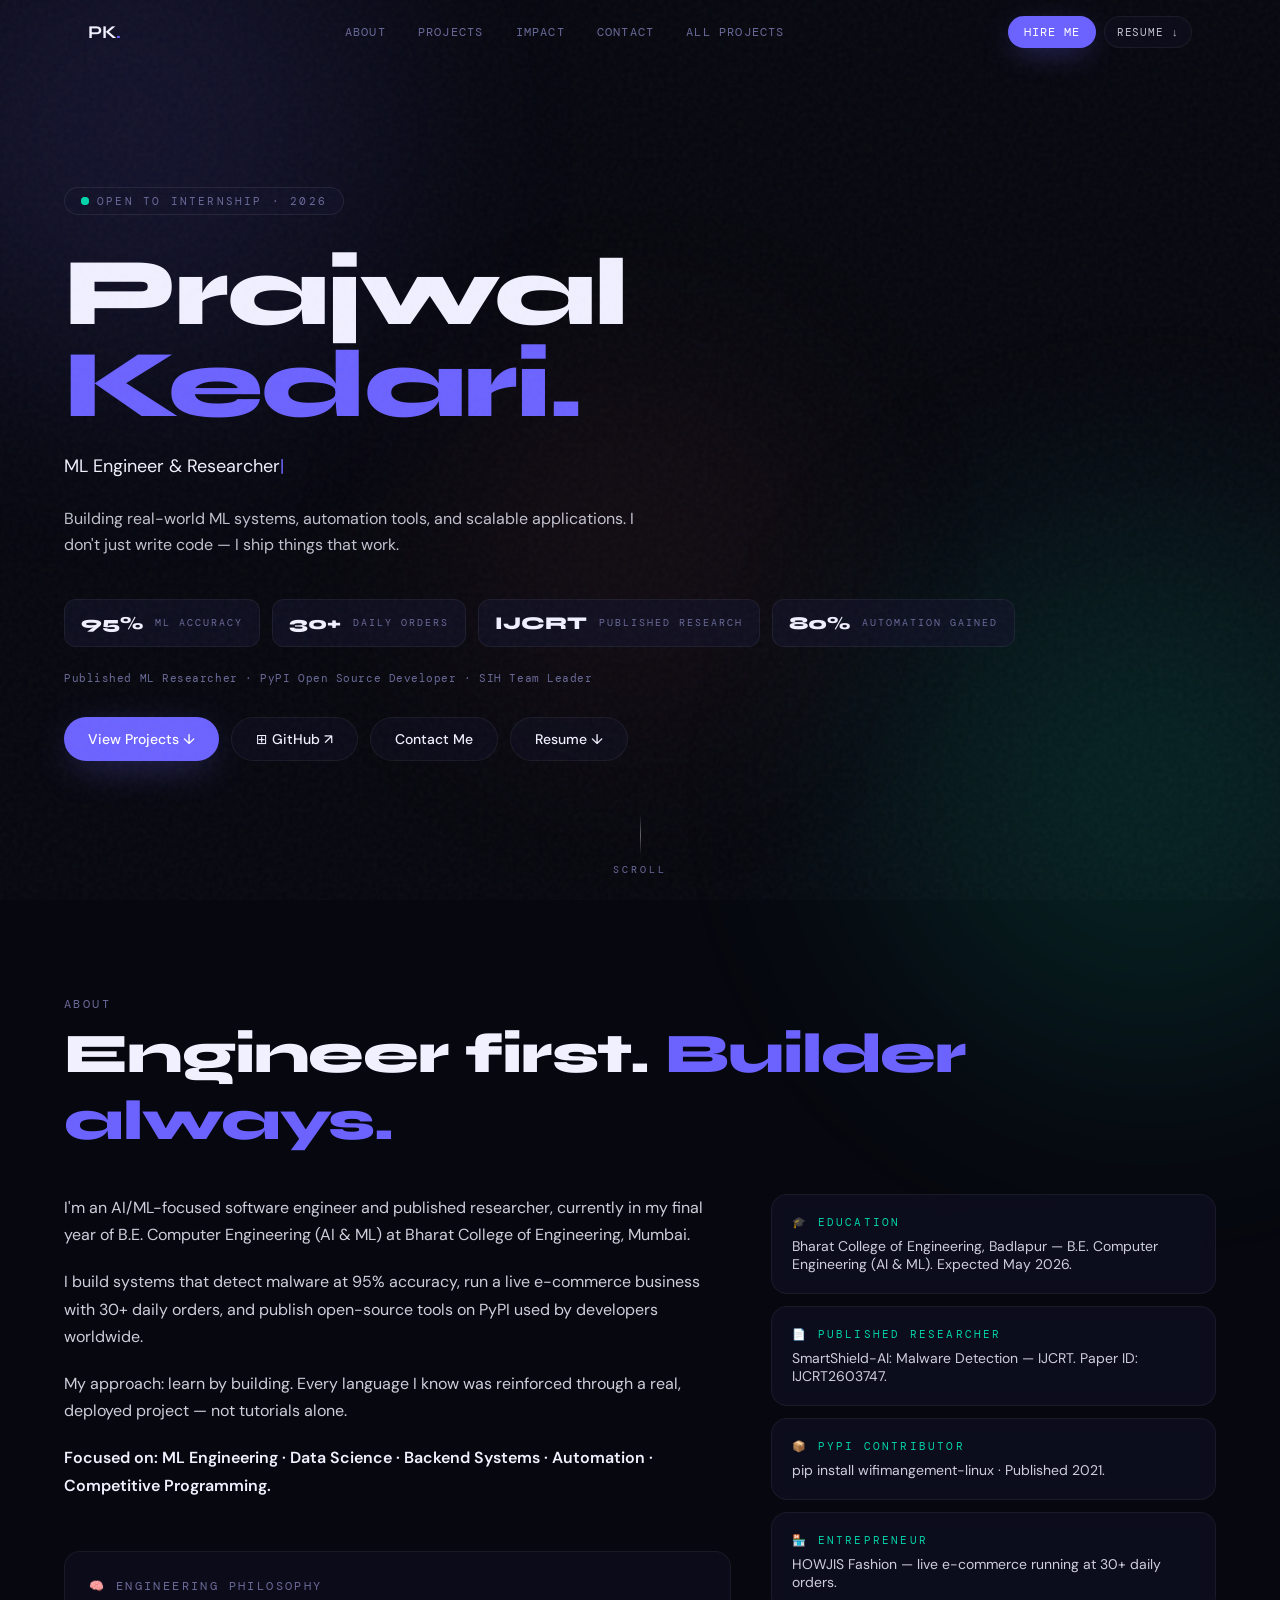
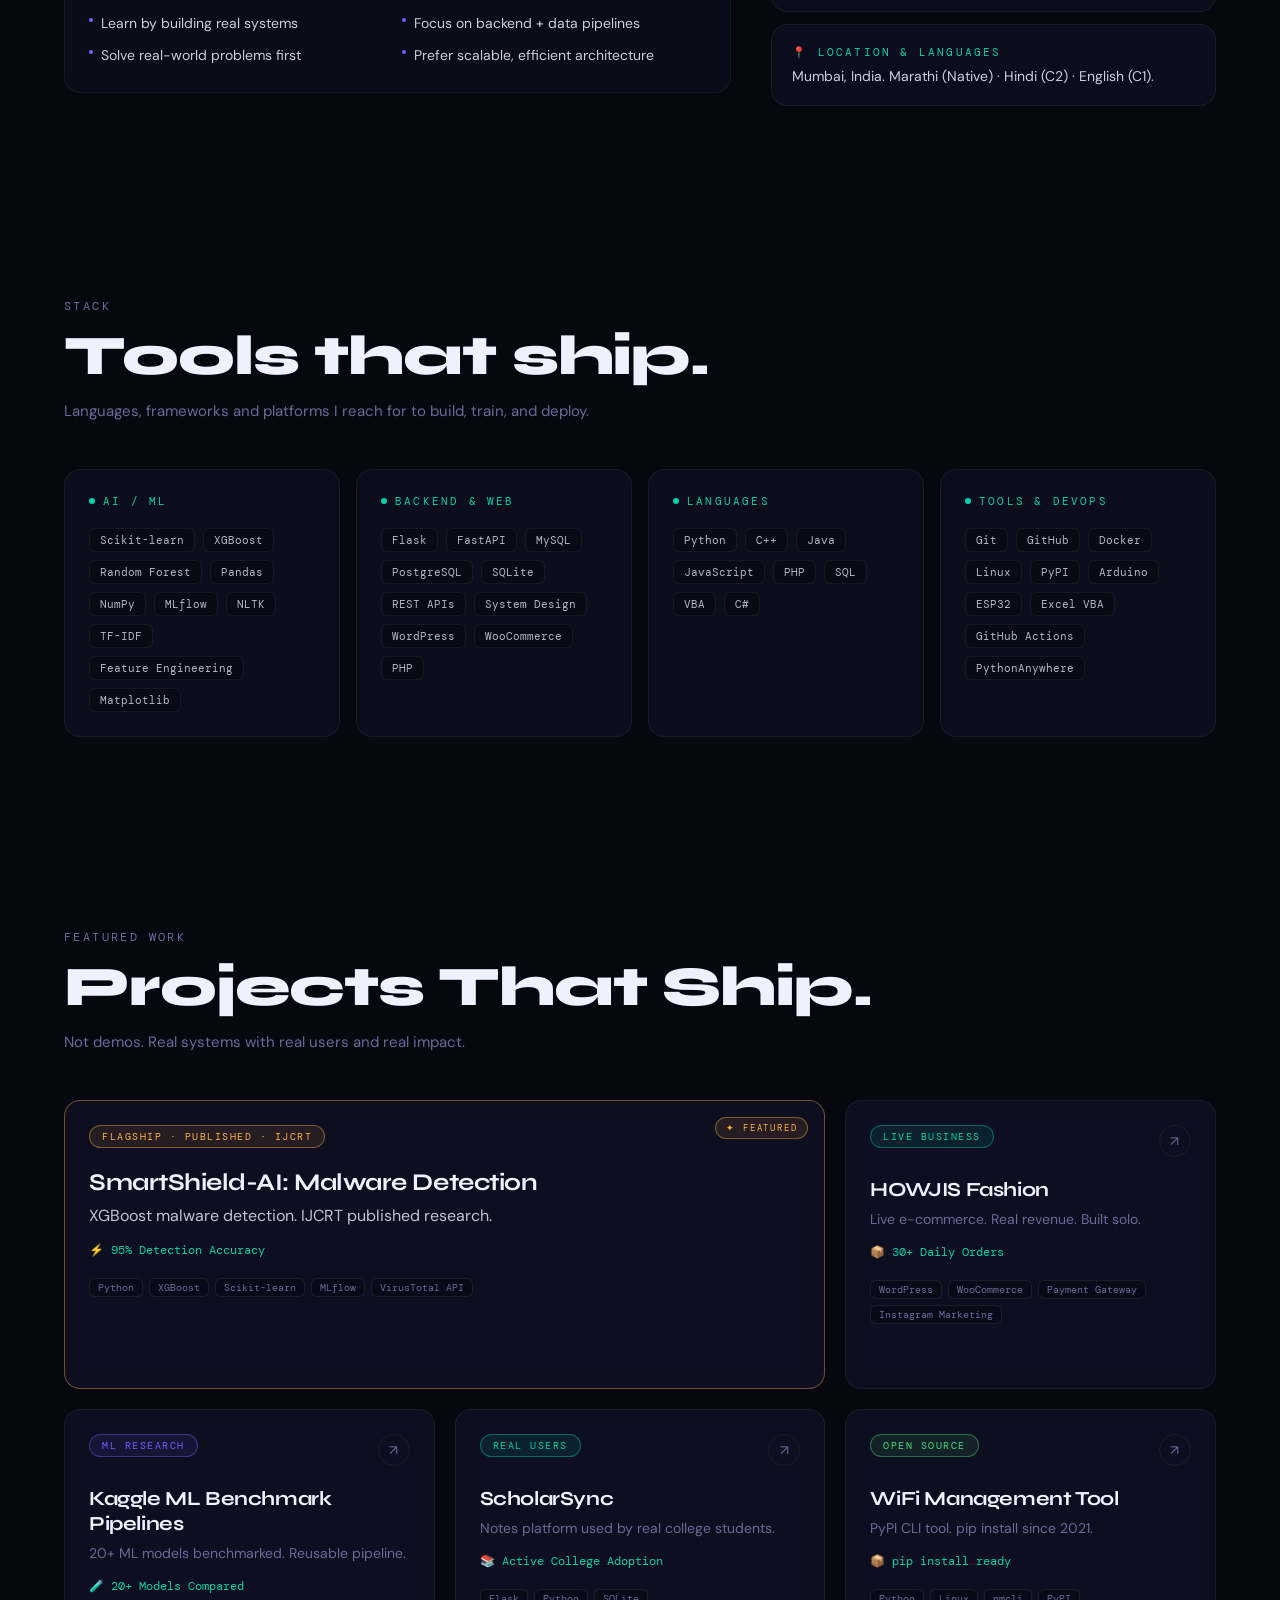
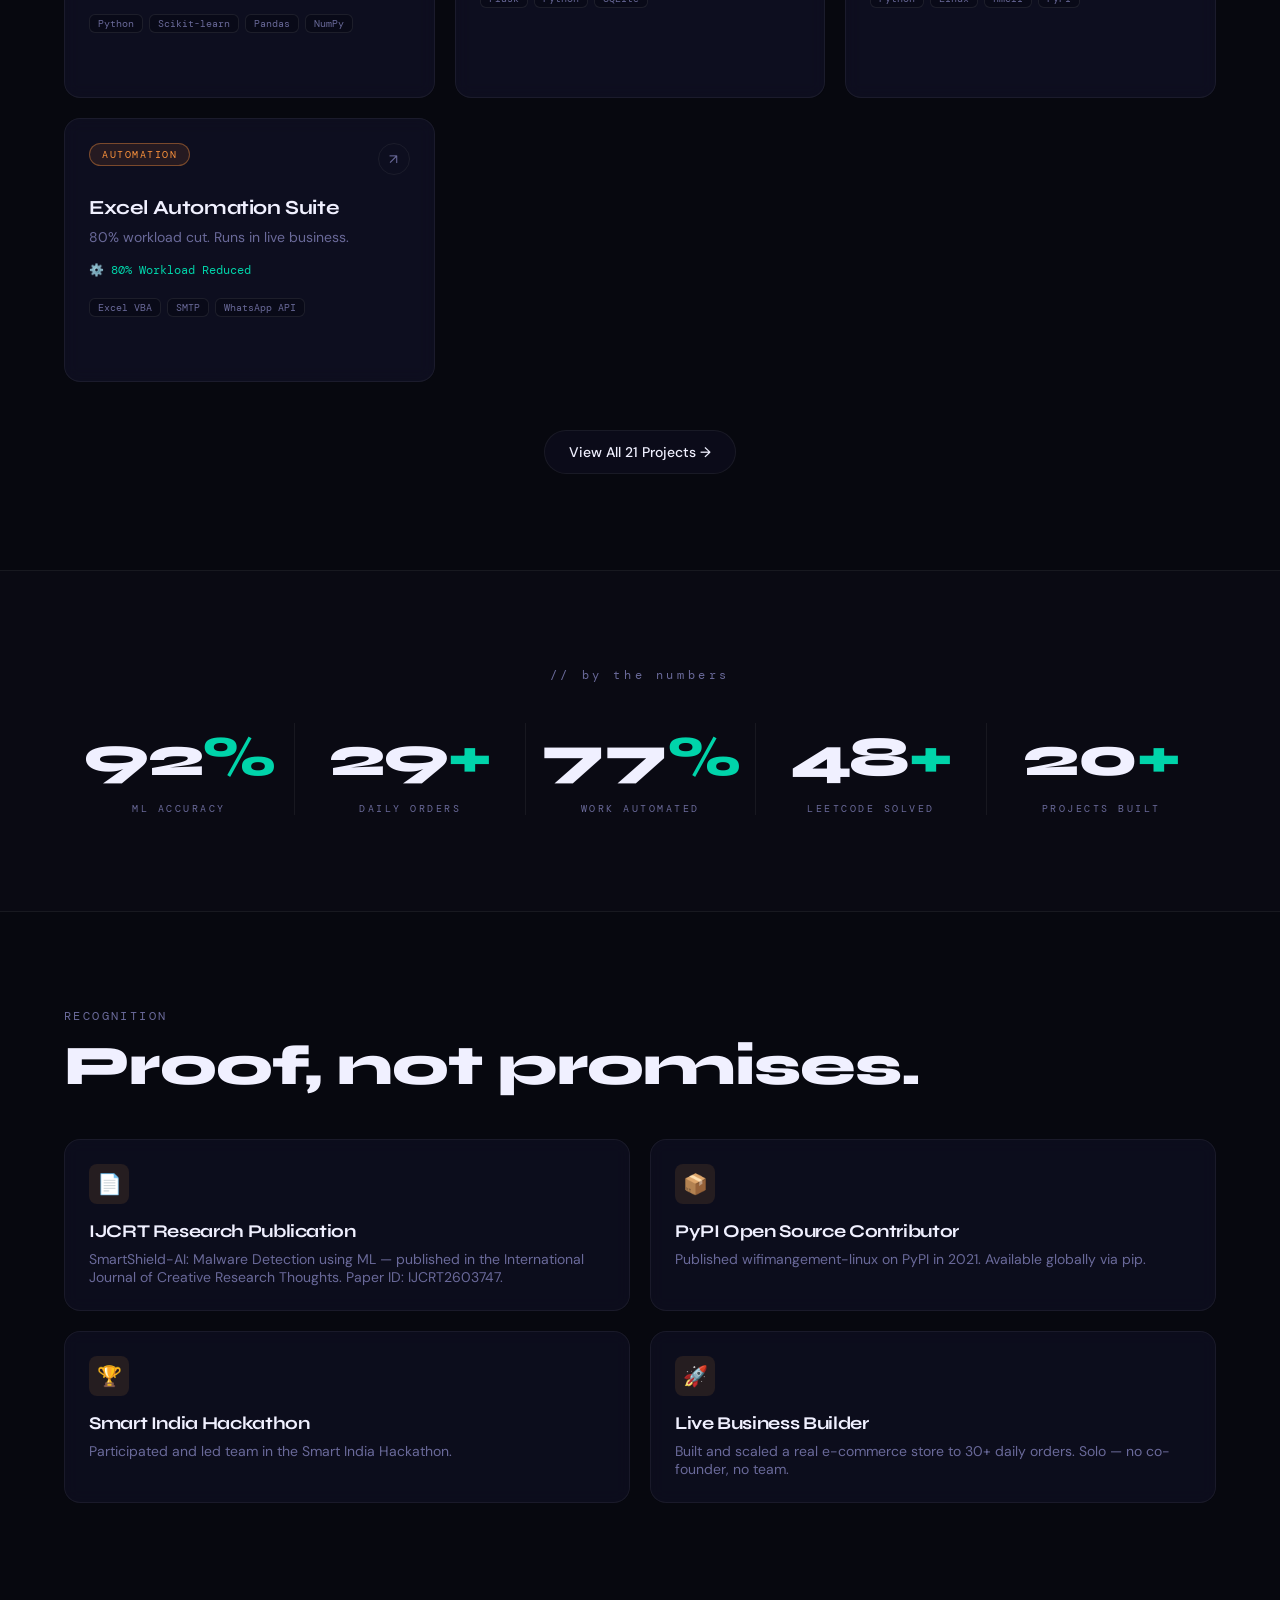
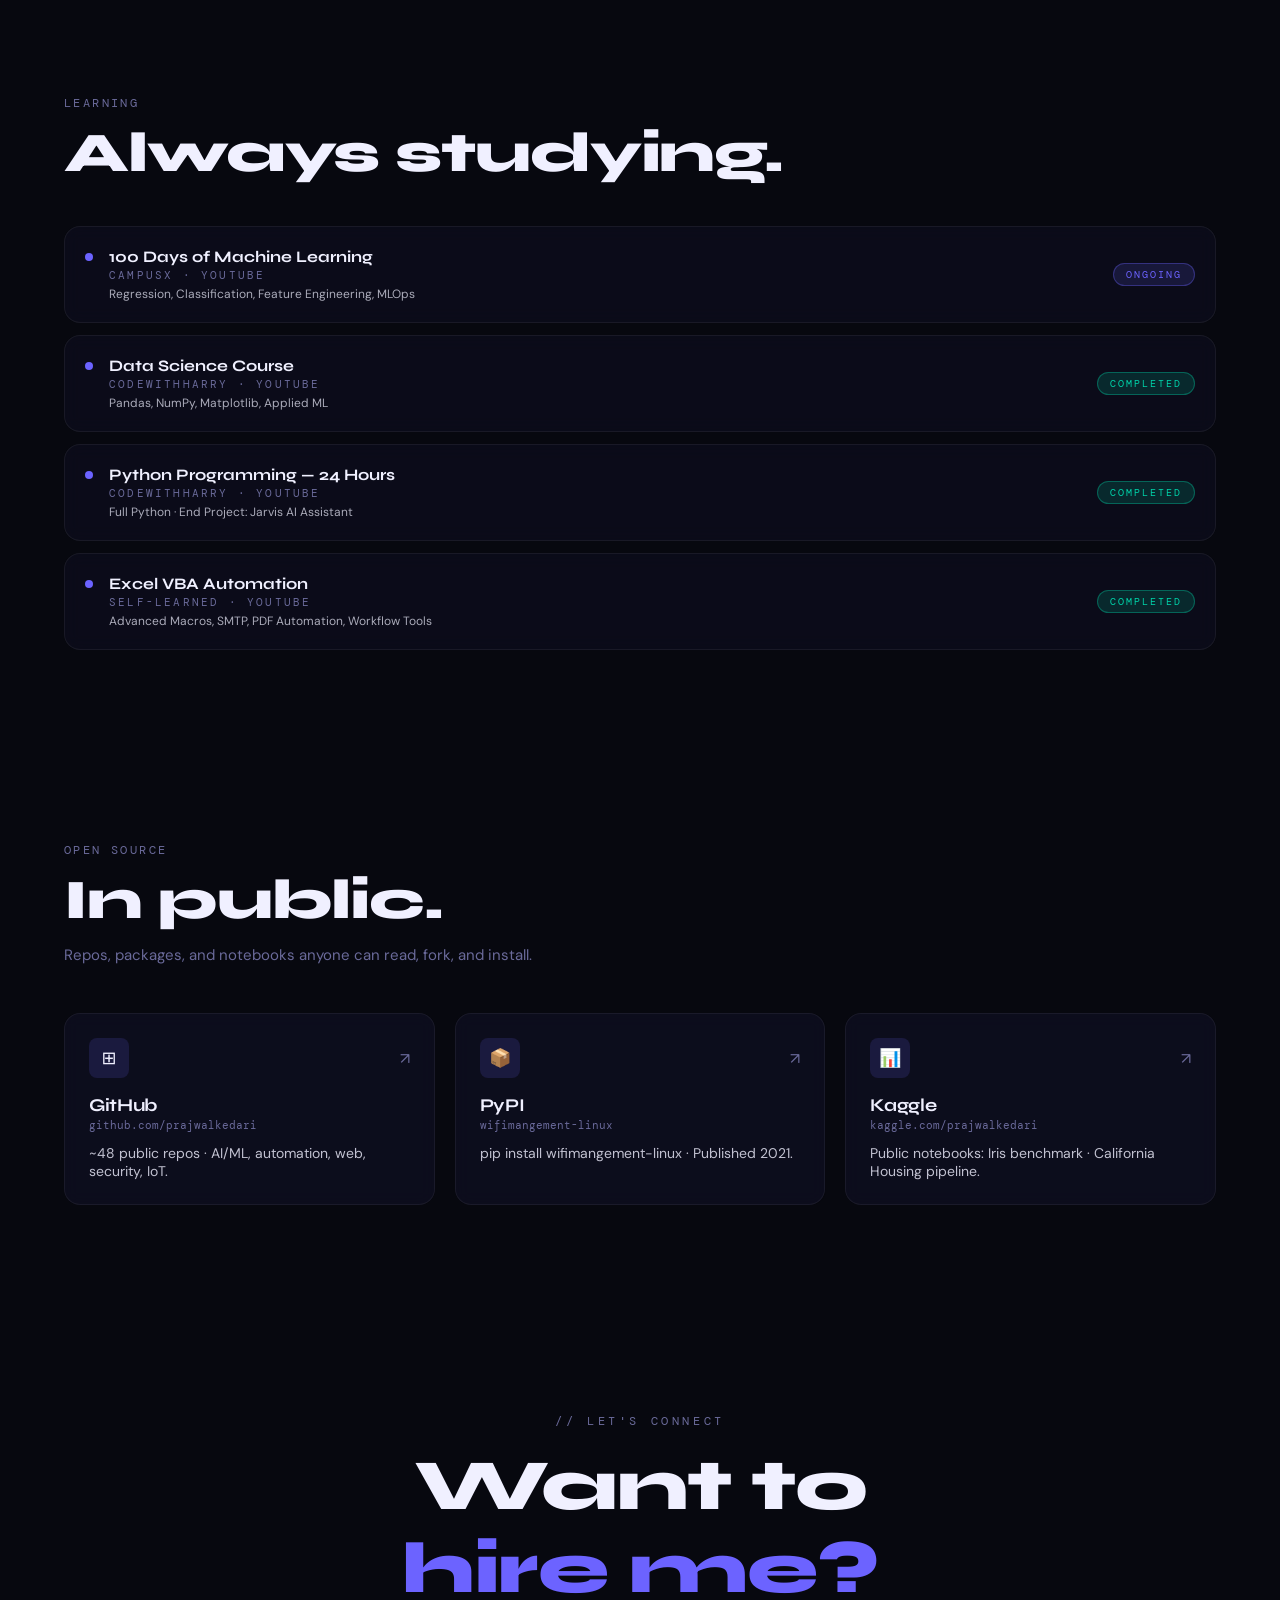
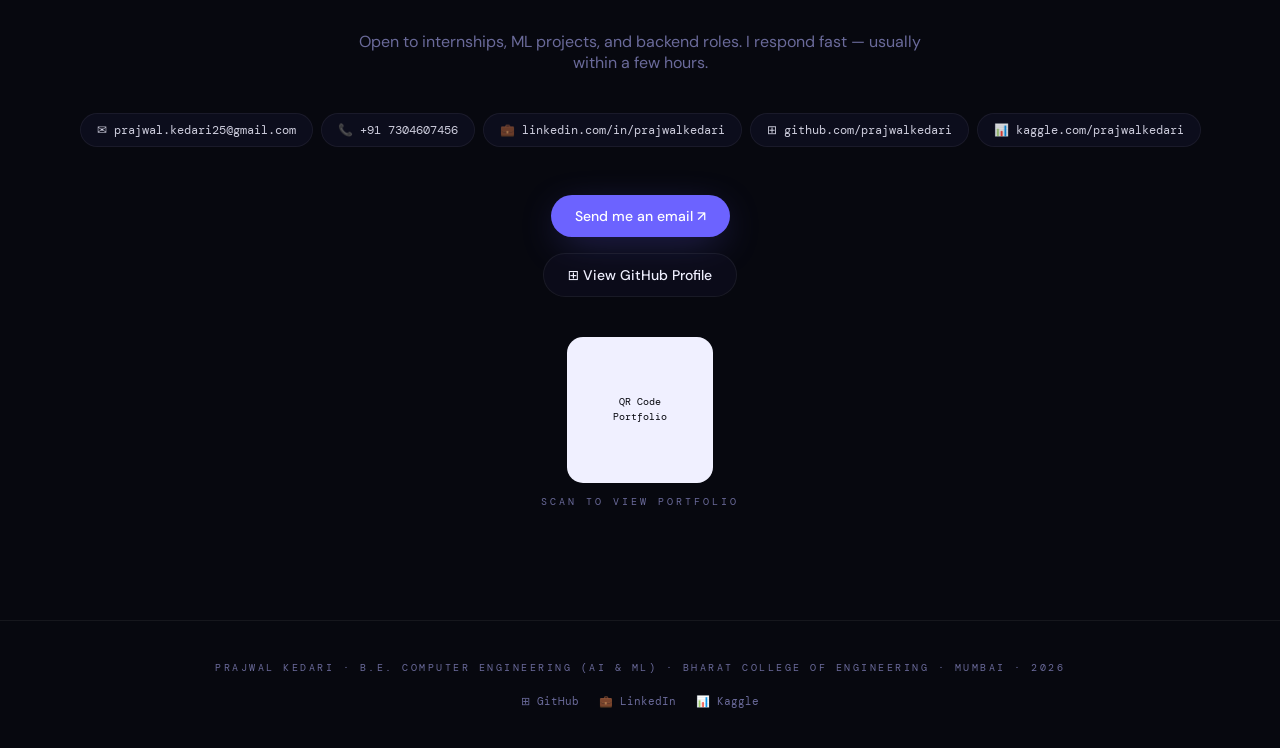
==== commit bfb878f9: "Add Google site verification meta tag" ====
--- a/index.html
+++ b/index.html
@@ -9,6 +9,7 @@
   <link rel="preconnect" href="https://fonts.gstatic.com" crossorigin />
   <link href="https://fonts.googleapis.com/css2?family=Syne:wght@400;600;700;800&family=DM+Sans:wght@300;400;500;600&family=DM+Mono:wght@300;400;500&display=swap" rel="stylesheet" />
   <link rel="stylesheet" href="style.css" />
+  <meta name="google-site-verification" content="Fi0VVeXCiLVY-N727c6lY6bcSo9-r1GqkyFzHyDEqDM" />
 </head>
 <body>
 
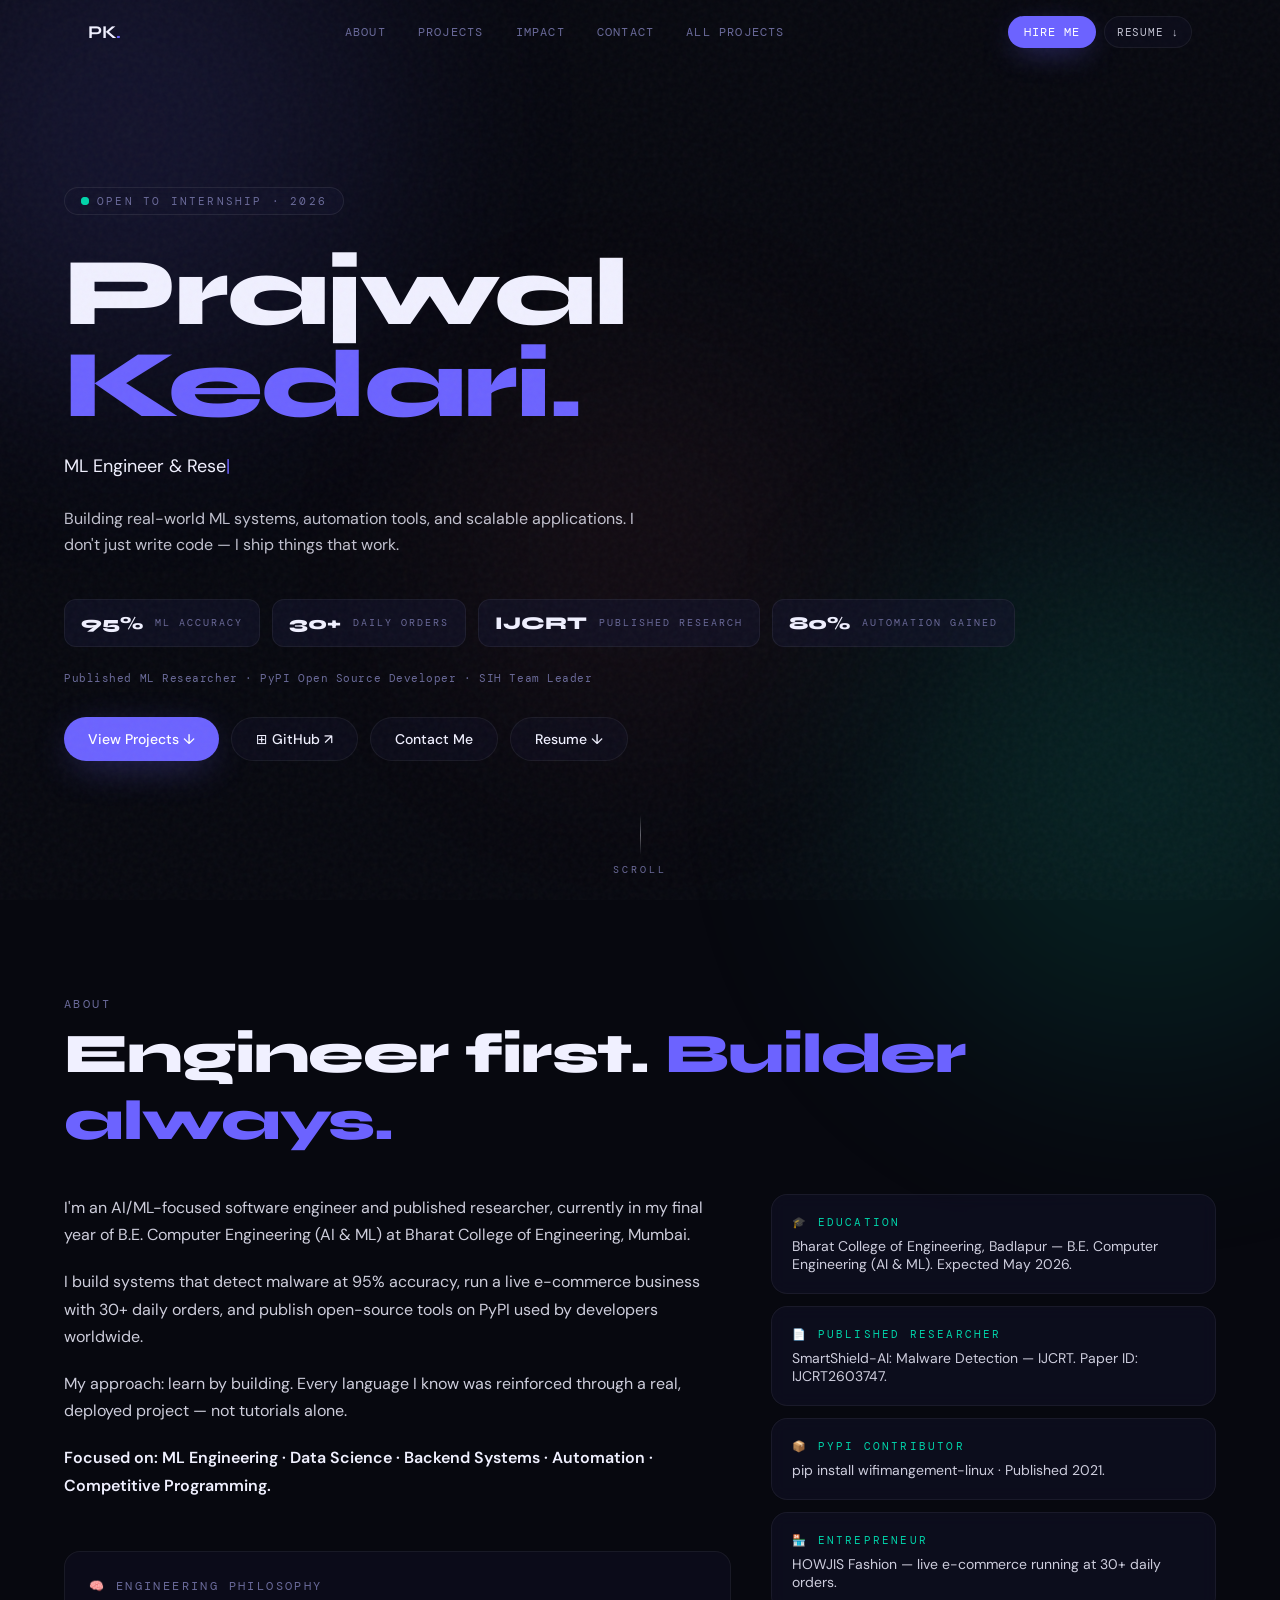
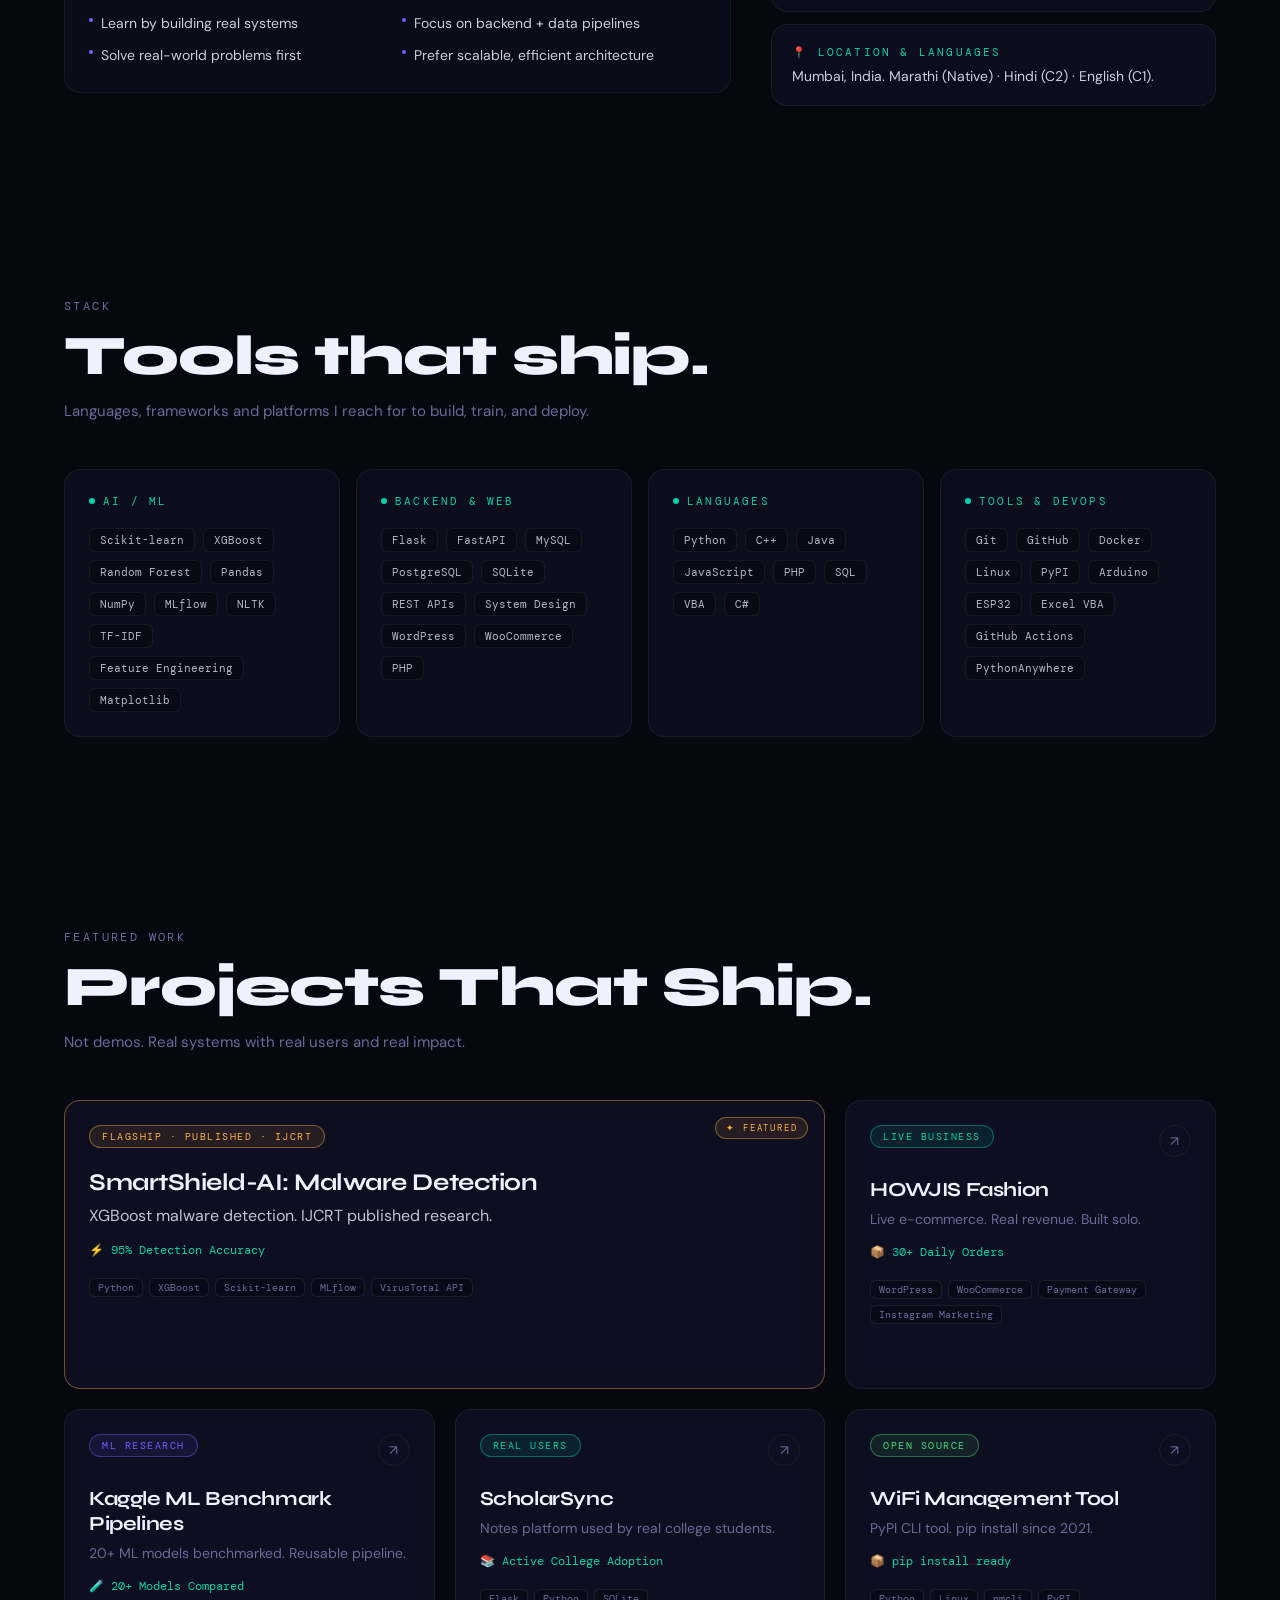
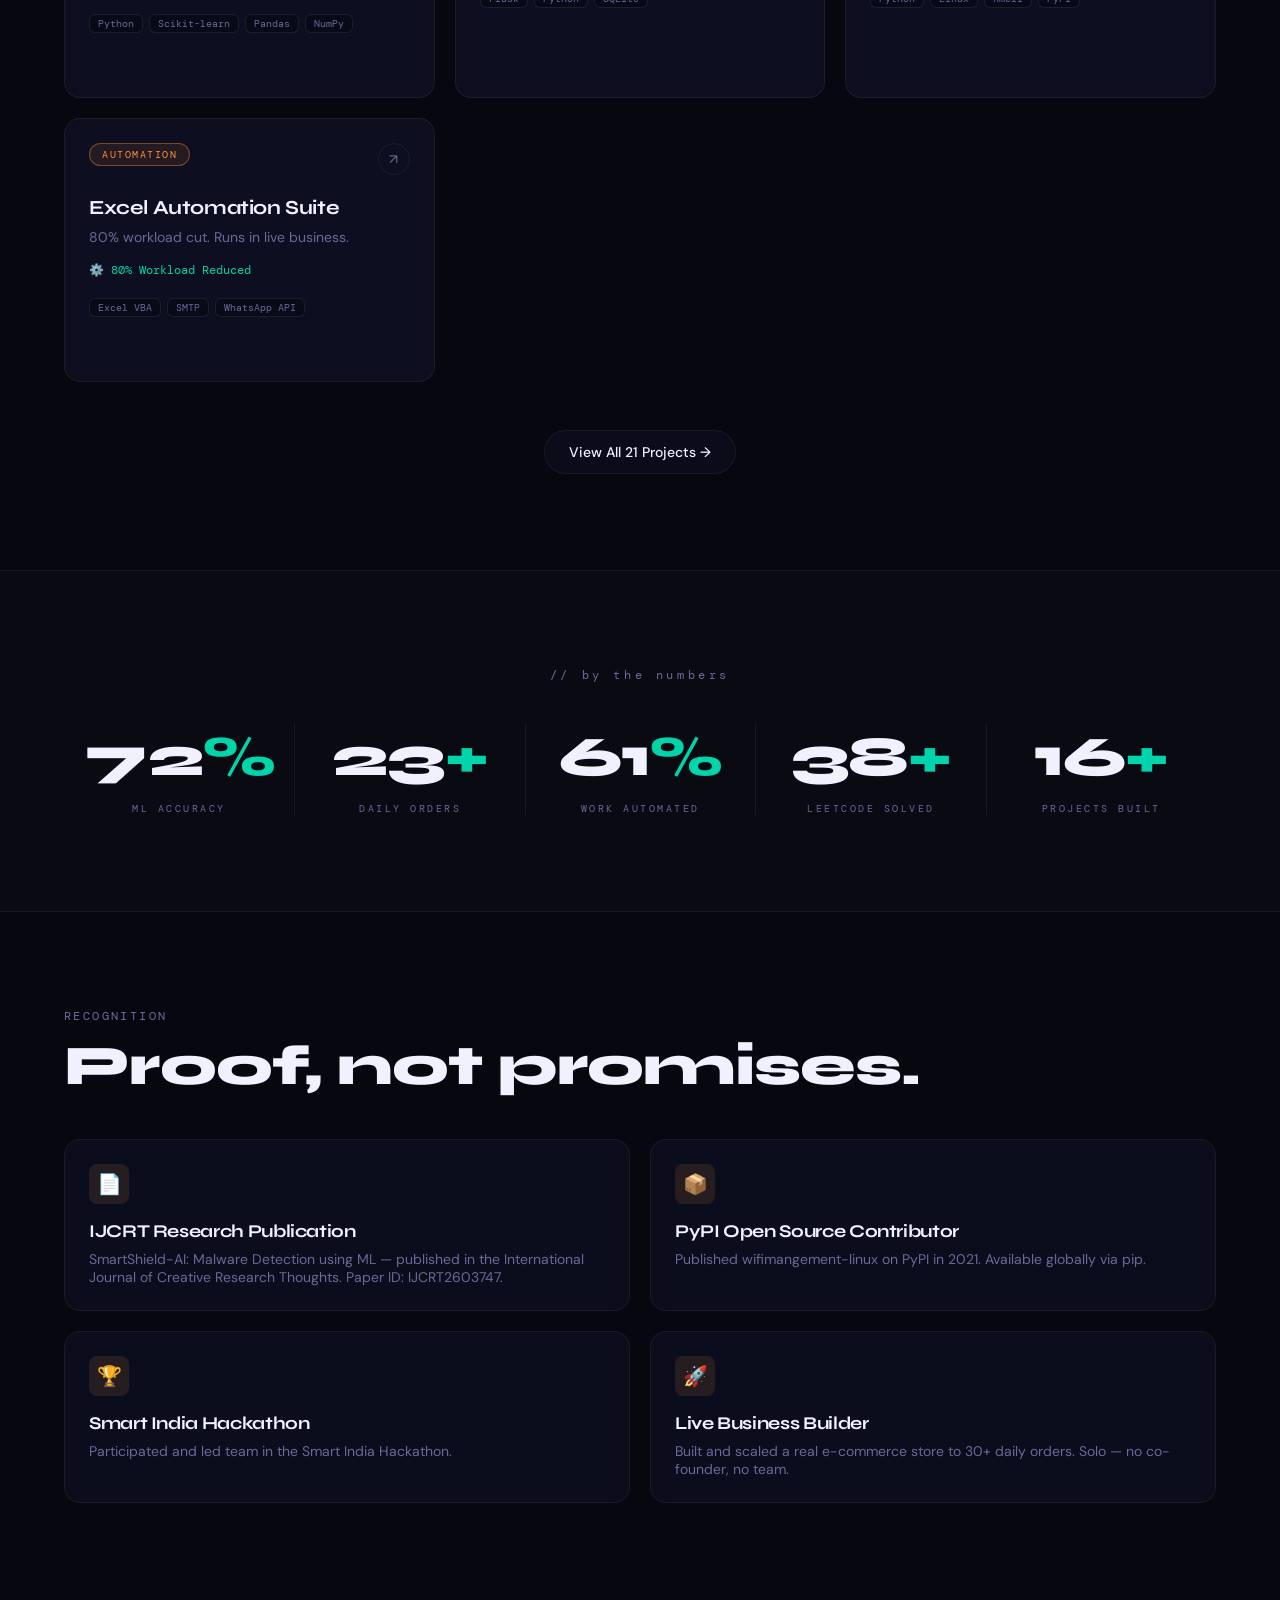
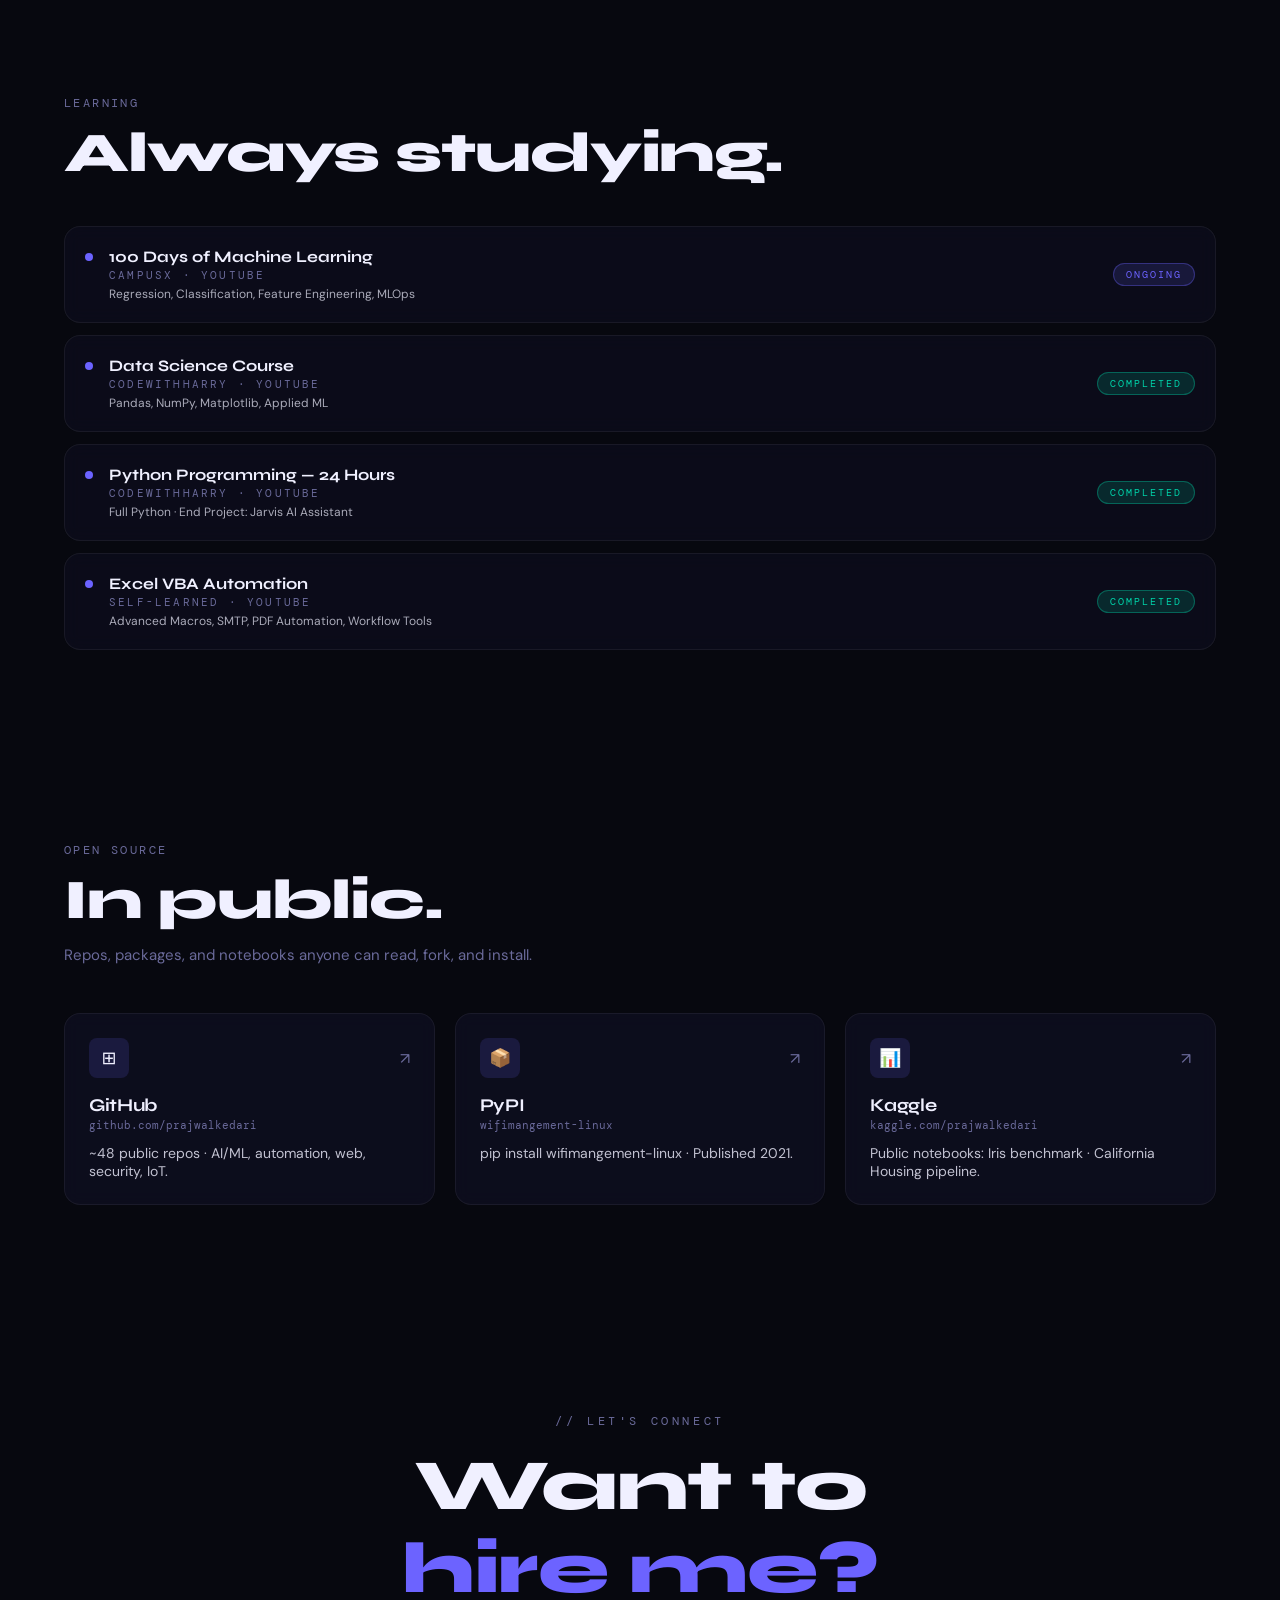
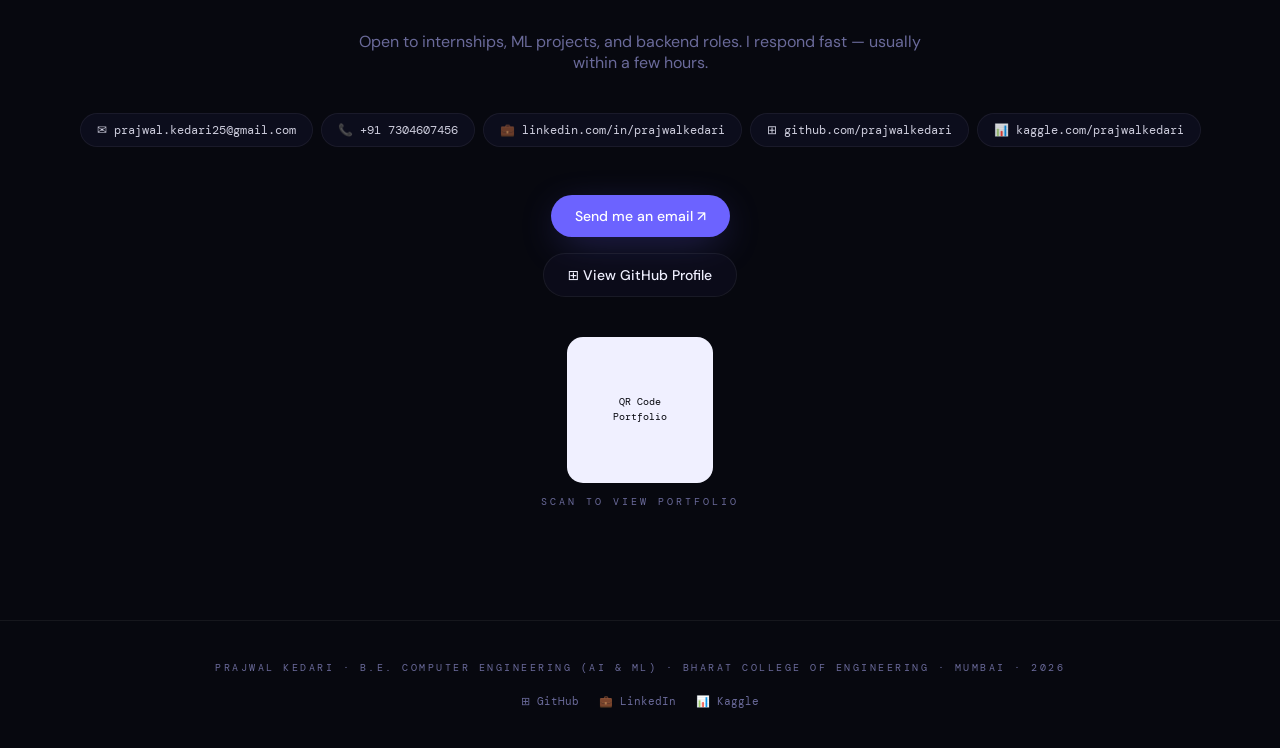
==== commit 53cafb9e: "Update resume link to point to PDF file" ====
--- a/index.html
+++ b/index.html
@@ -38,7 +38,7 @@
     </nav>
     <div class="nav-actions">
       <a href="#contact" class="btn-hire">Hire Me</a>
-      <a href="https://github.com/prajwalkedari" target="_blank" rel="noopener" class="btn-resume">Resume ↓</a>
+      <a href="https://raw.githubusercontent.com/prajwalkedari/Prajwal-Portfolio/refs/heads/main/Prajwal_CV_July_26_.pdf" target="_blank" rel="noopener" class="btn-resume">Resume ↓</a>
       <button class="nav-hamburger" id="hamburger-btn" aria-label="Open menu">
         <span></span><span></span><span></span>
       </button>
